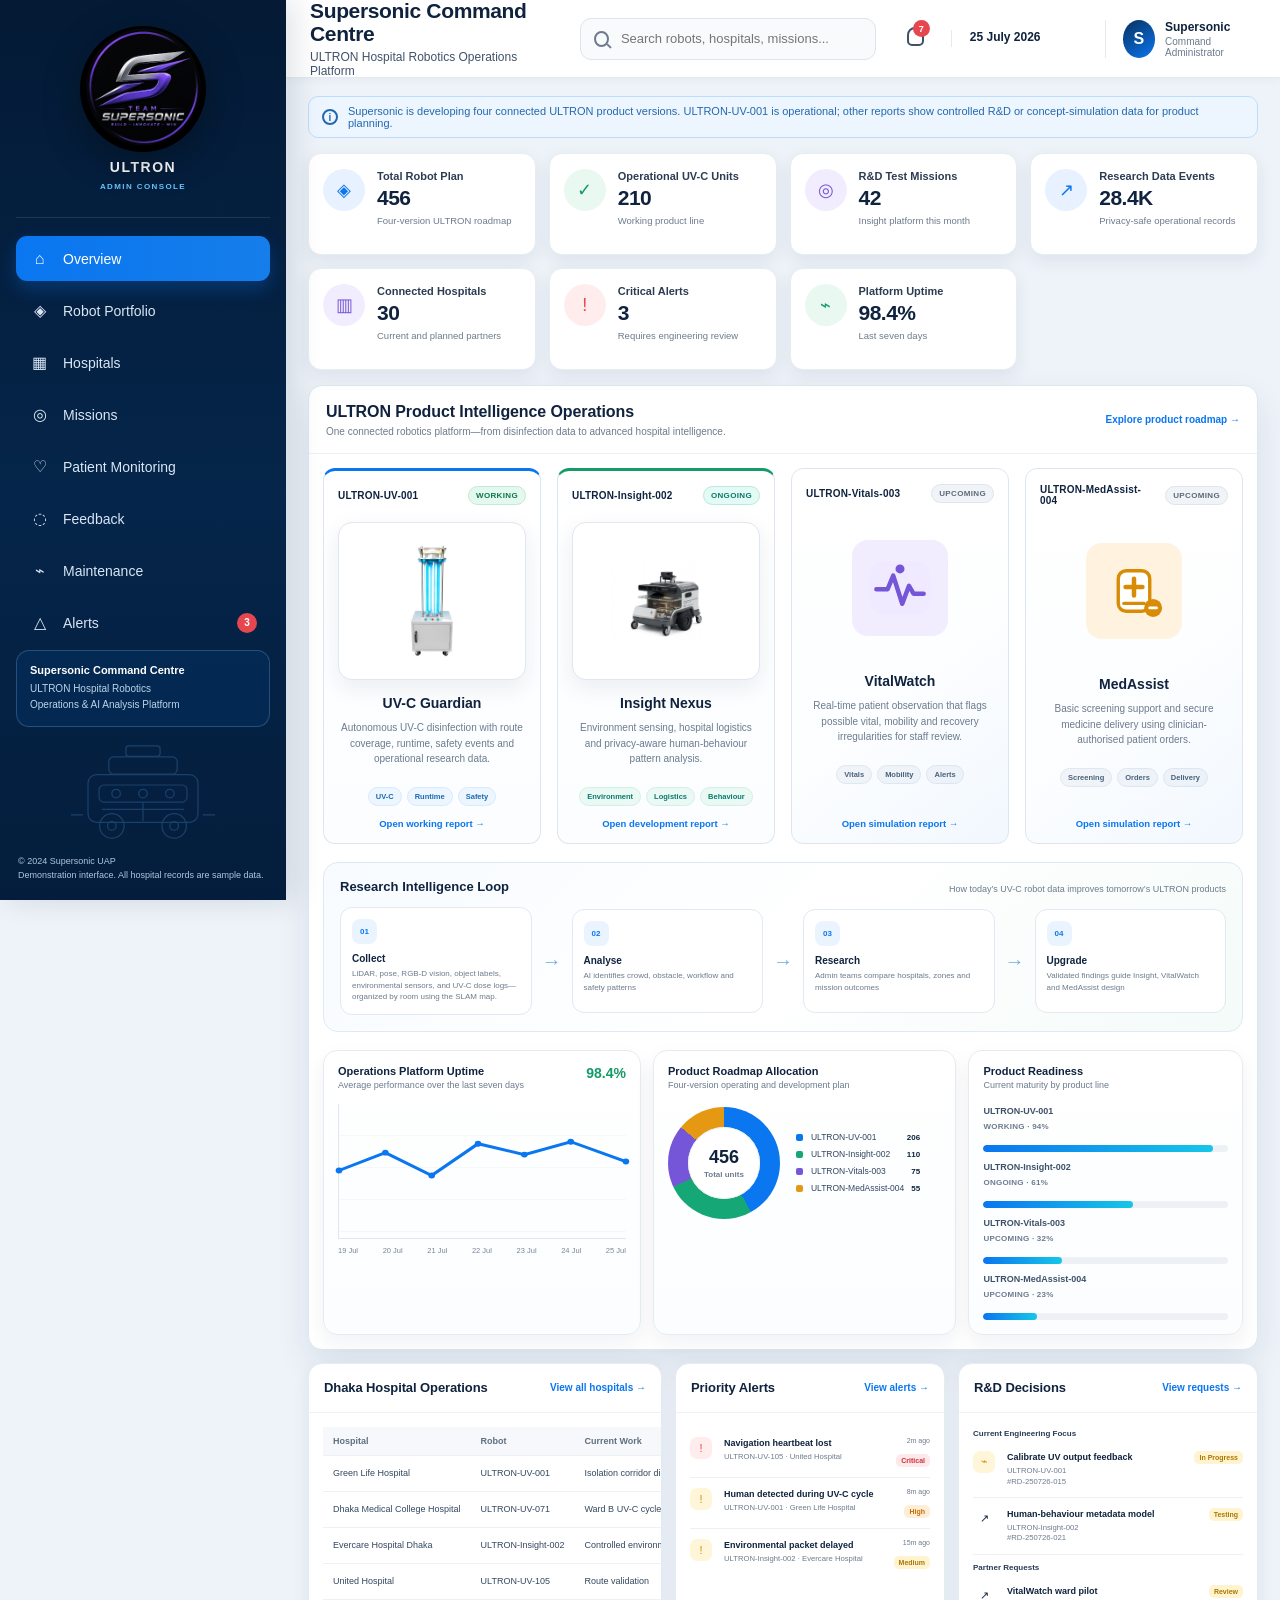
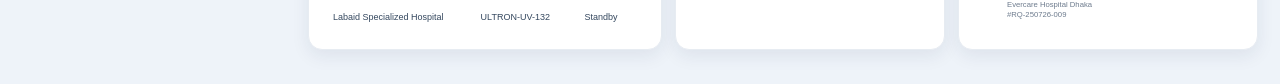
==== index.html @ d6dc2887 "Add files via upload" ====
<!doctype html>
<html lang="en">
<head>
  <meta charset="utf-8">
  <meta name="viewport" content="width=device-width, initial-scale=1">
  <meta name="description" content="Supersonic ULTRON hospital robotics command centre demo interface.">
  <title>Overview | Supersonic Command Centre</title>
  <link rel="icon" href="favicon.svg" type="image/svg+xml">
  <link rel="stylesheet" href="assets/css/styles.css">

</head>
<body class="">
<div class="app-shell">
  <header class="topbar">
    <button class="menu-button" type="button" data-open-drawer aria-label="Open menu" aria-expanded="false">
      <span class="menu-lines"><span></span><span></span><span></span></span>
    </button>
    <div class="brand-heading">
      <h1>Supersonic Command Centre</h1>
      <p>ULTRON Hospital Robotics Operations Platform</p>
    </div>
    <label class="top-search" aria-label="Global search">
      <span class="search-icon"></span>
      <input id="globalSearch" type="search" placeholder="Search robots, hospitals, missions...">
    </label>
    <button class="notification" aria-label="Notifications"><span class="badge-count">7</span></button>
    <div class="top-date"><strong>25 July 2026</strong><span></span></div>
    <div class="profile"><div class="avatar">S</div><div class="profile-copy"><strong>Supersonic</strong><span>Command Administrator</span></div></div>
  </header>

  <div class="drawer-backdrop"></div>
  <aside class="drawer" aria-label="Application navigation">
    <div class="drawer-header drawer-logo-header">
      <a class="brand-lockup brand-logo-link" href="index.html" aria-label="Team Supersonic command centre home">
        <img class="supersonic-logo" src="assets/images/team-supersonic-logo.png" alt="Team Supersonic logo">
        <span class="brand-console-label"><strong>ULTRON</strong><small>ADMIN CONSOLE</small></span>
      </a>
      <button class="drawer-close" data-close-drawer aria-label="Close menu">×</button>
    </div>
    <nav><a class="nav-link" href="index.html"><span class="nav-icon">⌂</span><span>Overview</span></a>
<a class="nav-link" href="robots.html"><span class="nav-icon">◈</span><span>Robot Portfolio</span></a>
<a class="nav-link" href="hospitals.html"><span class="nav-icon">▦</span><span>Hospitals</span></a>
<a class="nav-link" href="missions.html"><span class="nav-icon">◎</span><span>Missions</span></a>
<a class="nav-link" href="patient-monitoring.html"><span class="nav-icon">♡</span><span>Patient Monitoring</span></a>
<a class="nav-link" href="feedback.html"><span class="nav-icon">◌</span><span>Feedback</span></a>
<a class="nav-link" href="maintenance.html"><span class="nav-icon">⌁</span><span>Maintenance</span></a>
<a class="nav-link" href="alerts.html"><span class="nav-icon">△</span><span>Alerts</span><span class="mini-count">3</span></a></nav>
    <div class="drawer-product"><strong>Supersonic Command Centre</strong><span>ULTRON Hospital Robotics<br>Operations & AI Analysis Platform</span></div>
    <div class="drawer-robot"></div>
    <div class="drawer-footer">© 2024 Supersonic UAP<br>Demonstration interface. All hospital records are sample data.</div>
  </aside>

  <main class="page">
<div class="info-banner"><span class="info-dot">i</span>Supersonic is developing four connected ULTRON product versions. ULTRON-UV-001 is operational; other reports show controlled R&amp;D or concept-simulation data for product planning.</div>

<section class="kpi-grid executive-kpis" aria-label="Key operational indicators">
  <article class="kpi-card"><div class="kpi-icon blue">◈</div><div class="kpi-copy"><p>Total Robot Plan</p><strong>456</strong><span>Four-version ULTRON roadmap</span></div></article>
  <article class="kpi-card"><div class="kpi-icon green">✓</div><div class="kpi-copy"><p>Operational UV-C Units</p><strong>210</strong><span>Working product line</span></div></article>
  <article class="kpi-card"><div class="kpi-icon violet">◎</div><div class="kpi-copy"><p>R&amp;D Test Missions</p><strong>42</strong><span>Insight platform this month</span></div></article>
  <article class="kpi-card"><div class="kpi-icon blue">↗</div><div class="kpi-copy"><p>Research Data Events</p><strong>28.4K</strong><span>Privacy-safe operational records</span></div></article>
  <article class="kpi-card"><div class="kpi-icon violet">▥</div><div class="kpi-copy"><p>Connected Hospitals</p><strong>30</strong><span>Current and planned partners</span></div></article>
  <article class="kpi-card"><div class="kpi-icon red">!</div><div class="kpi-copy"><p>Critical Alerts</p><strong>3</strong><span>Requires engineering review</span></div></article>
  <article class="kpi-card"><div class="kpi-icon green">⌁</div><div class="kpi-copy"><p>Platform Uptime</p><strong>98.4%</strong><span>Last seven days</span></div></article>
</section>

<section class="operations-grid">
  <article class="card operations-showcase-card premium-operations-card">
    <div class="card-header operations-titlebar">
      <div><h2>ULTRON Product Intelligence Operations</h2><p>One connected robotics platform—from disinfection data to advanced hospital intelligence.</p></div>
      <a href="robots.html">Explore product roadmap →</a>
    </div>
    <div class="card-body operations-showcase">
      <div class="version-list version-list-large four-version-grid">
        <a class="version-card stage-working" href="version-uvc.html">
          <div class="version-top"><span class="version-code">ULTRON-UV-001</span><span class="release-pill">Working</span></div>
          <div class="version-symbol robot-photo"><img src="assets/images/ultron-uv-001.png" alt="ULTRON-UV-001 UV-C disinfection robot"></div>
          <div class="version-name">UV-C Guardian</div>
          <div class="version-work">Autonomous UV-C disinfection with route coverage, runtime, safety events and operational research data.</div>
          <div class="version-data-tags"><span>UV-C</span><span>Runtime</span><span>Safety</span></div>
          <div class="version-link">Open working report →</div>
        </a>

        <a class="version-card stage-ongoing" href="version-insight.html">
          <div class="version-top"><span class="version-code">ULTRON-Insight-002</span><span class="ongoing-pill">Ongoing</span></div>
          <div class="version-symbol robot-photo"><img src="assets/images/ultron-insight-002.png" alt="ULTRON-Insight-002 autonomous hospital intelligence robot"></div>
          <div class="version-name">Insight Nexus</div>
          <div class="version-work">Environment sensing, hospital logistics and privacy-aware human-behaviour pattern analysis.</div>
          <div class="version-data-tags"><span>Environment</span><span>Logistics</span><span>Behaviour</span></div>
          <div class="version-link">Open development report →</div>
        </a>

        <a class="version-card upcoming" href="version-vitals.html">
          <div class="version-top"><span class="version-code">ULTRON-Vitals-003</span><span class="upcoming-pill">Upcoming</span></div>
          <div class="version-symbol"><img src="assets/versions/vitals.svg" alt="ULTRON VitalWatch symbol"></div>
          <div class="version-name">VitalWatch</div>
          <div class="version-work">Real-time patient observation that flags possible vital, mobility and recovery irregularities for staff review.</div>
          <div class="version-data-tags"><span>Vitals</span><span>Mobility</span><span>Alerts</span></div>
          <div class="version-link">Open simulation report →</div>
        </a>

        <a class="version-card upcoming" href="version-medassist.html">
          <div class="version-top"><span class="version-code">ULTRON-MedAssist-004</span><span class="upcoming-pill">Upcoming</span></div>
          <div class="version-symbol"><img src="assets/versions/medassist.svg" alt="ULTRON MedAssist symbol"></div>
          <div class="version-name">MedAssist</div>
          <div class="version-work">Basic screening support and secure medicine delivery using clinician-authorised patient orders.</div>
          <div class="version-data-tags"><span>Screening</span><span>Orders</span><span>Delivery</span></div>
          <div class="version-link">Open simulation report →</div>
        </a>
      </div>

      <div class="intelligence-flow" aria-label="ULTRON product intelligence flow">
        <div class="flow-title"><strong>Research Intelligence Loop</strong><span>How today’s UV-C robot data improves tomorrow’s ULTRON products</span></div>
        <div class="flow-track">
          <div class="flow-step"><i>01</i><strong>Collect</strong><span>LiDAR, pose, RGB-D vision, object labels, environmental sensors, and UV-C dose logs—organized by room using the SLAM map.</span></div>
          <div class="flow-arrow">→</div>
          <div class="flow-step"><i>02</i><strong>Analyse</strong><span>AI identifies crowd, obstacle, workflow and safety patterns</span></div>
          <div class="flow-arrow">→</div>
          <div class="flow-step"><i>03</i><strong>Research</strong><span>Admin teams compare hospitals, zones and mission outcomes</span></div>
          <div class="flow-arrow">→</div>
          <div class="flow-step"><i>04</i><strong>Upgrade</strong><span>Validated findings guide Insight, VitalWatch and MedAssist design</span></div>
        </div>
      </div>

      <div class="operations-analytics four-product-analytics">
        <div class="analytics-card">
          <div class="analytics-head"><div><div class="chart-title">Operations Platform Uptime</div><div class="chart-caption">Average performance over the last seven days</div></div><span class="uptime-value">98.4%</span></div>
          <div class="line-chart"><svg viewBox="0 0 260 135" preserveAspectRatio="none" aria-label="Uptime trend chart"><polyline points="0,67 42,49 84,72 126,40 168,51 210,38 260,58" fill="none" stroke="#0a76f0" stroke-width="3"/><g fill="#0a76f0"><circle cx="0" cy="67" r="3"/><circle cx="42" cy="49" r="3"/><circle cx="84" cy="72" r="3"/><circle cx="126" cy="40" r="3"/><circle cx="168" cy="51" r="3"/><circle cx="210" cy="38" r="3"/><circle cx="260" cy="58" r="3"/></g></svg></div>
          <div class="line-labels"><span>19 Jul</span><span>20 Jul</span><span>21 Jul</span><span>22 Jul</span><span>23 Jul</span><span>24 Jul</span><span>25 Jul</span></div>
        </div>

        <div class="analytics-card">
          <div class="analytics-head"><div><div class="chart-title">Product Roadmap Allocation</div><div class="chart-caption">Four-version operating and development plan</div></div></div>
          <div class="donut-layout"><div class="donut donut-four"><div class="donut-center">456<span>Total units</span></div></div><div class="legend">
            <div class="legend-item"><i class="legend-dot" style="background:#0a76f0"></i><span>ULTRON-UV-001</span><strong>206</strong></div>
            <div class="legend-item"><i class="legend-dot" style="background:#16a776"></i><span>ULTRON-Insight-002</span><strong>110</strong></div>
            <div class="legend-item"><i class="legend-dot" style="background:#7656d8"></i><span>ULTRON-Vitals-003</span><strong>75</strong></div>
            <div class="legend-item"><i class="legend-dot" style="background:#e59913"></i><span>ULTRON-MedAssist-004</span><strong>55</strong></div>
          </div></div>
        </div>

        <div class="analytics-card">
          <div class="analytics-head"><div><div class="chart-title">Product Readiness</div><div class="chart-caption">Current maturity by product line</div></div></div>
          <div class="readiness-list">
            <div class="readiness-item"><span>ULTRON-UV-001</span><strong>Working · 94%</strong><div class="progress"><span style="width:94%"></span></div></div>
            <div class="readiness-item"><span>ULTRON-Insight-002</span><strong>Ongoing · 61%</strong><div class="progress"><span style="width:61%"></span></div></div>
            <div class="readiness-item"><span>ULTRON-Vitals-003</span><strong>Upcoming · 32%</strong><div class="progress"><span style="width:32%"></span></div></div>
            <div class="readiness-item"><span>ULTRON-MedAssist-004</span><strong>Upcoming · 23%</strong><div class="progress"><span style="width:22%"></span></div></div>
          </div>
        </div>
      </div>
    </div>
  </article>
</section>

<section class="lower-grid">
  <article class="card"><div class="card-header"><h2>Dhaka Hospital Operations</h2><a href="hospitals.html">View all hospitals →</a></div><div class="card-body table-wrap"><table><thead><tr><th>Hospital</th><th>Robot</th><th>Current Work</th><th>Research Data</th><th>Status</th></tr></thead><tbody>
    <tr><td>Green Life Hospital</td><td>ULTRON-UV-001</td><td>Isolation corridor disinfection</td><td>Route + occupancy metadata</td><td><span class="status operational">Operational</span></td></tr>
    <tr><td>Dhaka Medical College Hospital</td><td>ULTRON-UV-071</td><td>Ward B UV-C cycle</td><td>Obstacle and workflow events</td><td><span class="status operational">Operational</span></td></tr>
    <tr><td>Evercare Hospital Dhaka</td><td>ULTRON-Insight-002</td><td>Controlled environment scan</td><td>CO₂ + movement patterns</td><td><span class="status pending">R&amp;D Test</span></td></tr>
    <tr><td>United Hospital</td><td>ULTRON-UV-105</td><td>Route validation</td><td>Navigation exception data</td><td><span class="status warning">Review</span></td></tr>
    <tr><td>Labaid Specialized Hospital</td><td>ULTRON-UV-132</td><td>Standby</td><td>Maintenance baseline</td><td><span class="status idle">Idle</span></td></tr>
  </tbody></table></div></article>

  <article class="card"><div class="card-header"><h2>Priority Alerts</h2><a href="alerts.html">View alerts →</a></div><div class="card-body alert-list">
    <div class="alert-row"><div class="alert-symbol red">!</div><div class="alert-copy"><strong>Navigation heartbeat lost</strong><span>ULTRON-UV-105 · United Hospital</span></div><div class="alert-meta"><time>2m ago</time><span class="priority critical">Critical</span></div></div>
    <div class="alert-row"><div class="alert-symbol amber">!</div><div class="alert-copy"><strong>Human detected during UV-C cycle</strong><span>ULTRON-UV-001 · Green Life Hospital</span></div><div class="alert-meta"><time>8m ago</time><span class="priority high">High</span></div></div>
    <div class="alert-row"><div class="alert-symbol amber">!</div><div class="alert-copy"><strong>Environmental packet delayed</strong><span>ULTRON-Insight-002 · Evercare Hospital</span></div><div class="alert-meta"><time>15m ago</time><span class="priority medium">Medium</span></div></div>
  </div></article>

  <article class="card"><div class="card-header"><h2>R&amp;D Decisions</h2><a href="feedback.html">View requests →</a></div><div class="card-body ticket-list">
    <div class="ticket-group-title">Current Engineering Focus</div>
    <div class="ticket-row"><div class="alert-symbol amber">⌁</div><div class="ticket-copy"><strong>Calibrate UV output feedback</strong><span>ULTRON-UV-001<br>#RD-250726-015</span></div><span class="priority medium">In Progress</span></div>
    <div class="ticket-row"><div class="alert-symbol blue">↗</div><div class="ticket-copy"><strong>Human-behaviour metadata model</strong><span>ULTRON-Insight-002<br>#RD-250726-021</span></div><span class="priority medium">Testing</span></div>
    <div class="ticket-group-title" style="margin-top:8px">Partner Requests</div>
    <div class="ticket-row"><div class="alert-symbol blue">↗</div><div class="ticket-copy"><strong>VitalWatch ward pilot</strong><span>Evercare Hospital Dhaka<br>#RQ-250726-009</span></div><span class="priority medium">Review</span></div>
  </div></article>
</section>
</main>
  <div class="toast" role="status" aria-live="polite"></div>
</div>
<script src="assets/js/app.js"></script>
</body>
</html>
---- assets/css/styles.css ----
:root {
  --navy-950: #03172f;
  --navy-900: #062241;
  --navy-850: #08315f;
  --blue-600: #0a76f0;
  --blue-500: #1685ff;
  --blue-100: #eaf4ff;
  --cyan-500: #13c7e8;
  --green-600: #159b68;
  --green-100: #e9f8f1;
  --amber-600: #d88c06;
  --amber-100: #fff5d9;
  --red-600: #e6474f;
  --red-100: #ffeded;
  --violet-600: #7855d5;
  --violet-100: #f1edff;
  --ink-900: #10233e;
  --ink-700: #40526a;
  --ink-500: #6d7b8d;
  --line: #e4eaf1;
  --surface: #ffffff;
  --surface-soft: #f5f8fc;
  --shadow: 0 6px 18px rgba(21, 42, 73, .08);
  --shadow-lg: 0 22px 50px rgba(3, 23, 47, .18);
  --radius: 16px;
  --radius-sm: 11px;
}

* { box-sizing: border-box; }
html { scroll-behavior: smooth; }
body {
  margin: 0;
  font-family: Inter, ui-sans-serif, -apple-system, BlinkMacSystemFont, "Segoe UI", Roboto, Arial, sans-serif;
  color: var(--ink-900);
  background: #eef3f9;
  min-width: 320px;
}
button, input, select, textarea { font: inherit; }
a { color: inherit; text-decoration: none; }

.app-shell { min-height: 100vh; }

/* Top application bar */
.topbar {
  height: 78px;
  background: rgba(255,255,255,.98);
  border-bottom: 1px solid var(--line);
  display: flex;
  align-items: center;
  gap: 20px;
  padding: 0 24px;
  position: sticky;
  top: 0;
  z-index: 50;
  box-shadow: 0 2px 9px rgba(24, 45, 75, .04);
}
.menu-button {
  width: 43px;
  height: 43px;
  border-radius: 12px;
  border: 1px solid #dce5ef;
  background: #fff;
  color: var(--navy-900);
  display: grid;
  place-items: center;
  cursor: pointer;
  transition: .2s ease;
  flex: 0 0 auto;
}
.menu-button:hover { background: var(--blue-100); border-color: #bcdcff; transform: translateY(-1px); }
.menu-lines { width: 20px; display: grid; gap: 4px; }
.menu-lines span { height: 2px; border-radius: 2px; background: currentColor; display: block; }
.brand-heading { min-width: 300px; }
.brand-heading h1 { margin: 0; font-size: 21px; line-height: 1.1; letter-spacing: -.35px; }
.brand-heading p { margin: 5px 0 0; color: var(--ink-700); font-size: 12px; }
.top-search {
  margin-left: auto;
  width: min(340px, 28vw);
  height: 42px;
  border: 1px solid #dce5ef;
  border-radius: 11px;
  background: #f8fafc;
  display: flex;
  align-items: center;
  gap: 10px;
  padding: 0 13px;
  color: var(--ink-500);
}
.top-search input { border: 0; outline: 0; background: transparent; width: 100%; color: var(--ink-900); font-size: 13px; }
.search-icon { width: 16px; height: 16px; border: 2px solid currentColor; border-radius: 50%; position: relative; display: inline-block; }
.search-icon::after { content:""; width: 6px; height: 2px; background: currentColor; position:absolute; right:-5px; bottom:-2px; transform: rotate(45deg); border-radius: 2px; }
.top-date { border-left: 1px solid var(--line); padding-left: 18px; min-width: 134px; }
.top-date strong { display:block; font-size: 12px; }
.top-date span { display:block; color: var(--ink-500); font-size: 11px; margin-top: 3px; }
.notification { width: 39px; height: 39px; border: 0; background: transparent; border-radius: 10px; position:relative; cursor:pointer; color: var(--ink-700); }
.notification:hover { background: var(--surface-soft); }
.notification::before { content:""; width: 13px; height: 15px; border: 2px solid currentColor; border-radius: 8px 8px 5px 5px; position:absolute; left:11px; top:8px; }
.notification::after { content:""; width: 4px; height: 2px; background: currentColor; border-radius: 0 0 4px 4px; position:absolute; left:16px; top:25px; }
.badge-count { position:absolute; top:1px; right:1px; min-width:17px; height:17px; padding:0 4px; background: var(--red-600); color:white; border-radius:99px; display:grid; place-items:center; font-size:9px; font-weight:800; }
.profile { display:flex; align-items:center; gap:10px; border-left:1px solid var(--line); padding-left:17px; }
.avatar { width:38px; height:38px; border-radius:50%; display:grid; place-items:center; color:#fff; font-weight:800; background:linear-gradient(145deg,var(--navy-850),var(--blue-600)); }
.profile-copy strong { display:block; font-size:12px; }
.profile-copy span { display:block; color:var(--ink-500); font-size:10px; margin-top:2px; }

/* Drawer sidebar */
.drawer-backdrop {
  position: fixed;
  inset: 0;
  background: rgba(3, 18, 37, .44);
  backdrop-filter: blur(2px);
  z-index: 89;
  opacity: 0;
  visibility: hidden;
  transition: .25s ease;
}
.drawer {
  position: fixed;
  left: 0;
  top: 0;
  bottom: 0;
  width: 286px;
  background: linear-gradient(180deg, #041a35 0%, #05254a 55%, #041d3c 100%);
  color: #fff;
  z-index: 90;
  transform: translateX(-100%);
  transition: transform .28s cubic-bezier(.2,.8,.2,1);
  padding: 22px 16px 18px;
  display: flex;
  flex-direction: column;
  box-shadow: var(--shadow-lg);
  overflow-y: auto;
}
body.drawer-open .drawer { transform: translateX(0); }
body.drawer-open .drawer-backdrop { opacity: 1; visibility: visible; }
.drawer-header { display:flex; align-items:center; justify-content:space-between; margin-bottom: 25px; padding: 0 5px; }
.brand-lockup { display:flex; align-items:center; gap:11px; }
.logo-mark { width:42px; height:42px; position:relative; display:grid; place-items:center; }
.logo-mark::before, .logo-mark::after { content:""; position:absolute; width:31px; height:20px; border:5px solid #fff; transform:skewY(-27deg); }
.logo-mark::before { top:1px; border-bottom:0; }
.logo-mark::after { bottom:1px; border-top:0; }
.brand-lockup strong { display:block; font-size:13px; letter-spacing:.6px; }
.brand-lockup span { display:block; color:#18c9ff; font-weight:900; font-size:16px; letter-spacing:.7px; margin-top:2px; }
.drawer-close { width:34px; height:34px; border-radius:10px; border:1px solid rgba(255,255,255,.18); background:rgba(255,255,255,.07); color:#fff; cursor:pointer; font-size:20px; line-height:1; }
.drawer nav { display:grid; gap:7px; }
.nav-link { display:flex; align-items:center; gap:13px; min-height:45px; padding:0 13px; border-radius:11px; color:#d8e6f5; font-size:14px; transition:.18s ease; }
.nav-link:hover { background:rgba(255,255,255,.08); color:#fff; transform:translateX(2px); }
.nav-link.active { background:linear-gradient(90deg,var(--blue-600),#157eea); color:#fff; box-shadow:0 8px 18px rgba(10,118,240,.28); }
.nav-icon { width:21px; text-align:center; font-size:16px; }
.nav-link .mini-count { margin-left:auto; min-width:20px; height:20px; border-radius:99px; display:grid; place-items:center; background:var(--red-600); color:#fff; font-size:10px; font-weight:800; }
.drawer-product { margin-top:auto; border:1px solid rgba(129,194,255,.26); border-radius:13px; padding:13px; background:rgba(5,48,94,.58); }
.drawer-product strong { display:block; font-size:11px; }
.drawer-product span { display:block; font-size:10px; color:#bed4ea; line-height:1.6; margin-top:5px; }
.drawer-robot { height:110px; margin-top:14px; opacity:.22; background:url('../images/robot-outline.svg') center/contain no-repeat; }
.drawer-footer { color:#adc6df; font-size:9px; line-height:1.5; padding:4px 2px 0; }

/* Main page */
.page { padding: 18px 22px 34px; max-width: 1880px; margin: 0 auto; }
.info-banner { border:1px solid #bcdcff; background:#edf6ff; color:#2368af; min-height:38px; border-radius:10px; display:flex; align-items:center; gap:10px; padding:8px 13px; font-size:11px; margin-bottom:15px; }
.info-dot { width:16px; height:16px; border-radius:50%; border:2px solid currentColor; display:grid; place-items:center; font-size:10px; font-weight:900; }

.kpi-grid { display:grid; grid-template-columns: repeat(7, minmax(145px,1fr)); gap:13px; margin-bottom:15px; }
.kpi-card { background:var(--surface); border:1px solid #e8edf3; border-radius:13px; box-shadow:var(--shadow); min-height:102px; padding:15px 14px; display:flex; gap:12px; align-items:flex-start; position:relative; overflow:hidden; }
.kpi-icon { width:42px; height:42px; flex:0 0 auto; border-radius:50%; display:grid; place-items:center; font-size:18px; }
.kpi-icon.blue { background:#e7f1ff; color:var(--blue-600); }
.kpi-icon.green { background:var(--green-100); color:var(--green-600); }
.kpi-icon.violet { background:var(--violet-100); color:var(--violet-600); }
.kpi-icon.red { background:var(--red-100); color:var(--red-600); }
.kpi-icon.amber { background:var(--amber-100); color:var(--amber-600); }
.kpi-copy p { margin:1px 0 4px; font-size:11px; font-weight:700; color:#2c3c52; }
.kpi-copy strong { display:block; font-size:21px; letter-spacing:-.5px; line-height:1.15; }
.kpi-copy span { display:block; color:var(--ink-500); font-size:9.5px; margin-top:5px; }

.card { background:var(--surface); border:1px solid #e7ecf2; border-radius:14px; box-shadow:var(--shadow); }
.card-header { min-height:49px; padding:0 15px; border-bottom:1px solid #edf1f5; display:flex; align-items:center; justify-content:space-between; gap:12px; }
.card-header h2, .card-header h3 { margin:0; font-size:13px; letter-spacing:-.1px; }
.card-header a, .text-link { color:var(--blue-600); font-size:10px; font-weight:700; }
.card-body { padding:14px; }
.section-title { margin:0 0 13px; font-size:18px; }
.section-subtitle { color:var(--ink-500); font-size:12px; margin:-7px 0 16px; }

.operations-grid { display:block; margin-bottom:13px; }
.version-list { display:grid; grid-template-columns:repeat(5,minmax(120px,1fr)); gap:12px; }
.version-card { border:1px solid #dde6ef; border-radius:12px; padding:12px 10px 11px; min-height:205px; position:relative; transition:.22s ease; background:linear-gradient(180deg,#fff 0%,#fbfdff 100%); overflow:hidden; }
.version-card:hover { transform:translateY(-3px); box-shadow:0 12px 25px rgba(24,57,95,.12); border-color:#a8cef7; }
.version-card.upcoming::after { content:""; position:absolute; inset:0; background:linear-gradient(135deg,transparent 55%,rgba(10,118,240,.04)); pointer-events:none; }
.version-top { display:flex; align-items:center; justify-content:space-between; gap:7px; }
.version-code { font-size:10px; font-weight:900; color:var(--ink-900); letter-spacing:.2px; }
.release-pill, .upcoming-pill { border-radius:99px; padding:4px 7px; font-size:8px; font-weight:900; text-transform:uppercase; letter-spacing:.35px; white-space:nowrap; }
.release-pill { color:#08794e; background:#e4f8ef; border:1px solid #bdebd7; }
.upcoming-pill { color:#5f6a78; background:#f0f3f7; border:1px solid #dfe5eb; }
.version-symbol { width:60px; height:60px; margin:13px auto 10px; border-radius:16px; display:grid; place-items:center; background:#edf6ff; color:var(--blue-600); position:relative; }
.version-card:nth-child(2) .version-symbol { background:#e9f8f1; color:var(--green-600); }
.version-card:nth-child(3) .version-symbol { background:#f1edff; color:var(--violet-600); }
.version-card:nth-child(4) .version-symbol { background:#fff3df; color:#c47b00; }
.version-card:nth-child(5) .version-symbol { background:#ffeded; color:var(--red-600); }
.version-symbol img { width:42px; height:42px; }
.version-name { font-size:11px; font-weight:900; text-align:center; line-height:1.3; min-height:29px; }
.version-work { font-size:9px; color:var(--ink-500); line-height:1.45; text-align:center; min-height:39px; margin-top:5px; }
.version-link { margin-top:10px; text-align:center; color:var(--blue-600); font-size:9px; font-weight:800; }

.analytics-panel { display:grid; grid-template-columns:1fr 1.08fr; min-height:255px; }
.chart-cell { padding:14px; }
.chart-cell + .chart-cell { border-left:1px solid #edf1f5; }
.chart-title { font-size:11px; font-weight:800; margin-bottom:3px; }
.chart-caption { font-size:9px; color:var(--ink-500); }
.uptime-value { color:var(--green-600); font-size:14px; font-weight:900; float:right; }
.line-chart { margin-top:20px; height:135px; position:relative; border-left:1px solid #dfe6ee; border-bottom:1px solid #dfe6ee; background:repeating-linear-gradient(to bottom,transparent 0,transparent 31px,#edf1f5 32px); }
.line-chart svg { width:100%; height:100%; overflow:visible; }
.line-labels { display:flex; justify-content:space-between; margin-top:7px; color:#7a8796; font-size:7.5px; }
.donut-layout { display:flex; align-items:center; gap:16px; margin-top:17px; }
.donut { width:112px; height:112px; border-radius:50%; position:relative; flex:0 0 auto; background:conic-gradient(#0a76f0 0 26%,#16a776 26% 47%,#7656d8 47% 66%,#e59913 66% 83%,#e7555d 83% 100%); }
.donut::after { content:""; position:absolute; inset:20px; background:#fff; border-radius:50%; box-shadow:inset 0 0 0 1px #edf1f5; }
.donut-center { position:absolute; inset:0; z-index:2; display:grid; place-content:center; text-align:center; font-size:18px; font-weight:900; }
.donut-center span { display:block; font-size:8px; font-weight:600; color:var(--ink-500); margin-top:2px; }
.legend { display:grid; gap:7px; min-width:0; }
.legend-item { display:grid; grid-template-columns:8px minmax(0,1fr) auto; align-items:center; gap:7px; font-size:8.5px; }
.legend-dot { width:7px; height:7px; border-radius:2px; }
.legend-item span:nth-child(2) { color:#31455e; white-space:nowrap; overflow:hidden; text-overflow:ellipsis; }
.legend-item strong { font-size:8px; }

.lower-grid { display:grid; grid-template-columns:minmax(0,1.48fr) minmax(270px,.62fr) minmax(300px,.72fr); gap:13px; }
.table-wrap { overflow:auto; }
table { width:100%; border-collapse:collapse; }
th { background:#f6f8fb; color:#5f6f82; font-size:9px; text-align:left; padding:9px 10px; font-weight:700; white-space:nowrap; }
td { border-top:1px solid #edf1f5; padding:9px 10px; font-size:9px; color:#34475e; white-space:nowrap; }
tbody tr:hover { background:#fbfdff; }
.status { display:inline-flex; align-items:center; gap:5px; border-radius:99px; padding:4px 7px; font-size:8px; font-weight:800; }
.status::before { content:""; width:5px; height:5px; border-radius:50%; background:currentColor; }
.status.operational, .status.active, .status.completed { color:#15835b; background:#e7f7f0; }
.status.idle, .status.pending, .status.medium { color:#b57600; background:#fff3d5; }
.status.warning, .status.high { color:#c56b00; background:#fff0df; }
.status.critical, .status.failed { color:#d63b44; background:#ffeaeb; }
.status.upcoming { color:#637083; background:#edf1f5; }

.alert-list, .ticket-list { display:grid; }
.alert-row, .ticket-row { display:grid; grid-template-columns:26px minmax(0,1fr) auto; gap:8px; align-items:start; padding:10px 0; border-bottom:1px solid #edf1f5; }
.alert-row:last-child, .ticket-row:last-child { border-bottom:0; }
.alert-symbol { width:22px; height:22px; border-radius:7px; display:grid; place-items:center; font-size:11px; }
.alert-symbol.red { color:var(--red-600); background:var(--red-100); }
.alert-symbol.amber { color:var(--amber-600); background:var(--amber-100); }
.alert-copy strong, .ticket-copy strong { display:block; font-size:9px; line-height:1.35; }
.alert-copy span, .ticket-copy span { display:block; color:var(--ink-500); font-size:7.7px; margin-top:3px; line-height:1.35; }
.alert-meta { text-align:right; }
.alert-meta time { display:block; font-size:7px; color:var(--ink-500); margin-bottom:5px; }
.priority { display:inline-block; border-radius:5px; padding:3px 5px; font-size:7px; font-weight:900; }
.priority.critical { color:#ca303b; background:#ffe8e9; }
.priority.high { color:#c66c00; background:#ffeed7; }
.priority.medium { color:#aa7600; background:#fff4cf; }
.ticket-group-title { font-size:8px; font-weight:900; color:#263b54; margin:2px 0 3px; }

/* Inner pages */
.page-heading { display:flex; align-items:flex-start; justify-content:space-between; gap:16px; margin:4px 0 16px; }
.page-heading h1 { margin:0; font-size:24px; letter-spacing:-.5px; }
.page-heading p { margin:6px 0 0; color:var(--ink-500); font-size:12px; max-width:780px; line-height:1.5; }
.button { border:0; border-radius:10px; min-height:39px; padding:0 14px; display:inline-flex; align-items:center; justify-content:center; gap:8px; font-size:11px; font-weight:800; cursor:pointer; transition:.18s ease; }
.button.primary { background:linear-gradient(90deg,var(--blue-600),#0e85ff); color:#fff; box-shadow:0 7px 16px rgba(10,118,240,.25); }
.button.primary:hover { transform:translateY(-1px); }
.button.secondary { background:#fff; color:var(--ink-900); border:1px solid #dce4ed; }
.button.danger { background:#fff0f0; color:var(--red-600); border:1px solid #ffd0d3; }
.button.small { min-height:31px; padding:0 10px; font-size:9px; }

.filter-bar { padding:12px; display:flex; gap:9px; flex-wrap:wrap; align-items:center; margin-bottom:13px; }
.input, .select, .textarea { border:1px solid #dce5ef; border-radius:9px; background:#fff; color:var(--ink-900); outline:none; }
.input, .select { height:37px; padding:0 11px; font-size:10px; }
.input:focus, .select:focus, .textarea:focus { border-color:#8fc3ff; box-shadow:0 0 0 3px #eaf4ff; }
.textarea { padding:10px 11px; min-height:105px; resize:vertical; font-size:11px; }

.version-portfolio { display:grid; grid-template-columns:repeat(5,minmax(190px,1fr)); gap:14px; }
.portfolio-card { padding:18px; min-height:330px; display:flex; flex-direction:column; }
.portfolio-card .version-symbol { width:76px; height:76px; margin:4px auto 15px; }
.portfolio-card .version-symbol img { width:52px; height:52px; }
.portfolio-card h3 { text-align:center; margin:0; font-size:15px; }
.portfolio-card p { text-align:center; color:var(--ink-500); font-size:10px; line-height:1.55; min-height:47px; }
.feature-list { list-style:none; margin:12px 0 18px; padding:0; display:grid; gap:8px; }
.feature-list li { font-size:9px; color:#3f536b; padding-left:16px; position:relative; line-height:1.4; }
.feature-list li::before { content:"✓"; color:var(--green-600); font-weight:900; position:absolute; left:0; top:0; }
.portfolio-card .button { margin-top:auto; }

.report-hero { background:linear-gradient(135deg,#041f40 0%,#093768 65%,#0b5292 100%); color:#fff; padding:22px; border-radius:16px; position:relative; overflow:hidden; margin-bottom:14px; }
.report-hero::after { content:"AI"; position:absolute; right:24px; top:-12px; font-size:120px; font-weight:900; color:rgba(255,255,255,.045); letter-spacing:-8px; }
.report-kicker { color:#38d5ff; font-size:10px; font-weight:900; letter-spacing:1.1px; text-transform:uppercase; }
.report-hero h1 { margin:8px 0 5px; font-size:27px; letter-spacing:-.6px; }
.report-hero p { margin:0; color:#cfe1f3; font-size:11px; max-width:800px; line-height:1.6; }
.report-hero-actions { position:absolute; right:20px; bottom:18px; display:flex; gap:8px; z-index:2; }
.report-grid { display:grid; grid-template-columns:1.2fr .8fr; gap:14px; }
.metric-grid { display:grid; grid-template-columns:repeat(4,minmax(120px,1fr)); gap:10px; }
.metric { padding:14px; border:1px solid #e4eaf1; border-radius:12px; background:#fff; }
.metric span { display:block; color:var(--ink-500); font-size:9px; }
.metric strong { display:block; font-size:19px; margin-top:5px; }
.metric small { display:block; color:var(--green-600); font-size:8px; margin-top:4px; font-weight:800; }
.analysis-list { display:grid; gap:9px; }
.analysis-item { border:1px solid #e3eaf2; border-radius:11px; padding:11px; background:#fbfdff; }
.analysis-item strong { display:flex; justify-content:space-between; gap:8px; font-size:10px; }
.analysis-item p { margin:6px 0 0; font-size:9px; color:var(--ink-500); line-height:1.55; }
.score { color:var(--blue-600); }
.progress { height:7px; border-radius:99px; background:#edf1f5; overflow:hidden; margin-top:8px; }
.progress > span { display:block; height:100%; border-radius:inherit; background:linear-gradient(90deg,#0a76f0,#16c6e7); }
.recommendations { counter-reset:item; display:grid; gap:9px; }
.recommendation { padding:12px 12px 12px 42px; border:1px solid #e1e8f0; border-radius:11px; position:relative; }
.recommendation::before { counter-increment:item; content:counter(item); position:absolute; left:11px; top:11px; width:22px; height:22px; display:grid; place-items:center; border-radius:7px; background:#e8f3ff; color:var(--blue-600); font-size:9px; font-weight:900; }
.recommendation strong { font-size:10px; }
.recommendation p { margin:5px 0 0; font-size:9px; color:var(--ink-500); line-height:1.5; }
.disclaimer { border:1px solid #ffd4bc; background:#fff5ed; color:#9b5017; border-radius:10px; padding:11px 12px; font-size:9px; line-height:1.5; }
.demo-banner { border:1px solid #d8dff0; background:#f3f5fb; color:#5e6980; border-radius:10px; padding:10px 12px; font-size:9px; font-weight:700; margin-bottom:12px; }

.form-grid { display:grid; grid-template-columns:1fr 1fr; gap:11px; }
.form-field { display:grid; gap:5px; }
.form-field.full { grid-column:1/-1; }
.form-field label { font-size:9px; font-weight:800; color:#354b64; }
.form-field .input, .form-field .select, .form-field .textarea { width:100%; }

.toast { position:fixed; right:20px; bottom:20px; z-index:120; background:#092d55; color:#fff; border-radius:11px; padding:12px 15px; box-shadow:var(--shadow-lg); font-size:10px; transform:translateY(20px); opacity:0; pointer-events:none; transition:.25s ease; }
.toast.show { opacity:1; transform:translateY(0); }

.empty-state { padding:38px 20px; text-align:center; color:var(--ink-500); }
.empty-state strong { display:block; color:var(--ink-900); font-size:14px; margin-bottom:6px; }

@media (max-width: 1500px) {
  .kpi-grid { grid-template-columns:repeat(4,1fr); }
  .version-list { grid-template-columns:repeat(5,minmax(105px,1fr)); }
  .brand-heading { min-width:250px; }
}
@media (max-width: 1180px) {
  .top-search { display:none; }
  .operations-grid { grid-template-columns:1fr; }
  .lower-grid { grid-template-columns:1fr 1fr; }
  .lower-grid > :first-child { grid-column:1/-1; }
  .version-portfolio { grid-template-columns:repeat(3,1fr); }
  .report-grid { grid-template-columns:1fr; }
}
@media (max-width: 860px) {
  .topbar { height:auto; min-height:72px; padding:12px 14px; gap:12px; }
  .brand-heading { min-width:0; }
  .brand-heading h1 { font-size:17px; }
  .brand-heading p { display:none; }
  .top-date { display:none; }
  .profile-copy { display:none; }
  .profile { padding-left:10px; }
  .page { padding:14px 12px 28px; }
  .kpi-grid { grid-template-columns:repeat(2,1fr); }
  .version-list { grid-template-columns:repeat(2,1fr); }
  .version-list .version-card:last-child { grid-column:1/-1; max-width:50%; justify-self:center; width:100%; }
  .analytics-panel { grid-template-columns:1fr; }
  .chart-cell + .chart-cell { border-left:0; border-top:1px solid #edf1f5; }
  .lower-grid { grid-template-columns:1fr; }
  .lower-grid > :first-child { grid-column:auto; }
  .version-portfolio { grid-template-columns:repeat(2,1fr); }
  .metric-grid { grid-template-columns:repeat(2,1fr); }
  .report-hero-actions { position:static; margin-top:16px; }
  .page-heading { flex-direction:column; }
}
@media (max-width: 540px) {
  .notification { display:none; }
  .avatar { width:34px; height:34px; }
  .kpi-grid { grid-template-columns:1fr; }
  .version-list, .version-portfolio { grid-template-columns:1fr; }
  .version-list .version-card:last-child { grid-column:auto; max-width:none; }
  .form-grid, .metric-grid { grid-template-columns:1fr; }
  .donut-layout { align-items:flex-start; }
  .report-hero h1 { font-size:22px; }
}

@media print {
  .topbar, .drawer, .drawer-backdrop, .report-hero-actions, .button, .info-banner { display:none !important; }
  body { background:#fff; }
  .page { padding:0; max-width:none; }
  .card, .report-hero { box-shadow:none; break-inside:avoid; }
}

/* v3 update: pinned navigation on desktop, drawer interaction on smaller screens */
@media (min-width: 861px) {
  .app-shell { padding-left: 286px; }
  .drawer {
    transform: translateX(0);
    box-shadow: 8px 0 28px rgba(3, 23, 47, .12);
  }
  .drawer-backdrop,
  .drawer-close,
  .menu-button { display: none !important; }
  body.drawer-open .drawer-backdrop { opacity: 0; visibility: hidden; }
}

/* Real robot thumbnails for the two physically represented ULTRON products */
.version-symbol.robot-photo {
  width: 74px;
  height: 74px;
  border-radius: 16px;
  padding: 0;
  overflow: hidden;
  border: 1px solid #dbe5ef;
  background: #f4f7fb;
  box-shadow: 0 5px 14px rgba(21, 42, 73, .10);
}
.version-symbol.robot-photo img {
  width: 100%;
  height: 100%;
  object-fit: cover;
  object-position: center;
}
.portfolio-card .version-symbol.robot-photo {
  width: 110px;
  height: 110px;
  border-radius: 18px;
}
.portfolio-card .version-symbol.robot-photo img {
  width: 100%;
  height: 100%;
}

@media (max-width: 860px) {
  .app-shell { padding-left: 0; }
}


/* v4 update: expanded ULTRON product operations section */
.operations-showcase { display:grid; gap:18px; }
.version-list-large .version-card { min-height: 248px; padding: 14px 12px 13px; }
.version-list-large .version-symbol { width: 88px; height: 88px; margin: 16px auto 12px; }
.version-list-large .version-symbol img { width: 54px; height: 54px; }
.version-list-large .version-symbol.robot-photo img { width:100%; height:100%; }
.version-list-large .version-name { font-size: 12px; min-height: 32px; }
.version-list-large .version-work { font-size: 9.5px; min-height: 54px; }
.version-list-large .version-link { margin-top: 12px; }
.operations-analytics { display:grid; grid-template-columns: 1.1fr 1.1fr .9fr; gap:12px; }
.analytics-card { border:1px solid #e5ebf2; border-radius:14px; background:linear-gradient(180deg,#ffffff 0%,#fbfdff 100%); padding:14px; box-shadow:0 8px 20px rgba(21,42,73,.06); }
.analytics-head { display:flex; align-items:flex-start; justify-content:space-between; gap:10px; margin-bottom:8px; }
.analytics-card .line-chart { margin-top:14px; }
.readiness-list { display:grid; gap:10px; margin-top:16px; }
.readiness-item { display:grid; gap:6px; }
.readiness-item span { font-size:9px; color:var(--ink-700); font-weight:800; }
.readiness-item strong { font-size:8px; color:var(--ink-500); font-weight:800; letter-spacing:.25px; text-transform:uppercase; }
.operations-showcase-card .card-header { min-height:56px; }
.operations-showcase-card .card-header h2 { font-size:15px; }
@media (max-width: 1180px) {
  .operations-analytics { grid-template-columns:1fr; }
}
@media (max-width: 860px) {
  .version-list-large { grid-template-columns:repeat(2,1fr); }
  .version-list-large .version-card:last-child { grid-column:1/-1; max-width:50%; justify-self:center; width:100%; }
}
@media (max-width: 540px) {
  .version-list-large { grid-template-columns:1fr; }
  .version-list-large .version-card:last-child { grid-column:auto; max-width:none; }
}

/* v6 update: clean white-background robot product imagery */
.version-card {
  display: flex;
  flex-direction: column;
}
.version-card .version-link {
  margin-top: auto;
  padding-top: 12px;
}

/* Full-width media panels only for the two physical robot products */
.version-list-large .version-symbol.robot-photo {
  width: 100%;
  height: 176px;
  margin: 16px 0 14px;
  padding: 10px;
  display: flex;
  align-items: center;
  justify-content: center;
  overflow: hidden;
  border: 1px solid #e0e7ef;
  border-radius: 14px;
  background: #ffffff !important;
  box-shadow: 0 8px 22px rgba(21, 42, 73, .08);
}
.version-list-large .version-symbol.robot-photo img {
  width: 100%;
  height: 100%;
  max-width: 100%;
  max-height: 100%;
  display: block;
  object-fit: contain !important;
  object-position: center;
  background: #ffffff;
}
.version-list-large .version-card:nth-child(1) .version-symbol.robot-photo img {
  padding: 0 20px;
}
.version-list-large .version-card:nth-child(2) .version-symbol.robot-photo img {
  padding: 2px;
}
.version-list-large .version-card {
  min-height: 366px;
}

/* Robot Portfolio page image treatment */
.portfolio-card .version-symbol.robot-photo {
  width: 100%;
  height: 172px;
  margin: 14px 0 16px;
  padding: 10px;
  display: flex;
  align-items: center;
  justify-content: center;
  overflow: hidden;
  border: 1px solid #e0e7ef;
  border-radius: 15px;
  background: #ffffff !important;
  box-shadow: 0 8px 22px rgba(21, 42, 73, .08);
}
.portfolio-card .version-symbol.robot-photo img {
  width: 100%;
  height: 100%;
  max-width: 100%;
  max-height: 100%;
  display: block;
  object-fit: contain !important;
  object-position: center;
  background: #ffffff;
}
.portfolio-card:nth-child(1) .version-symbol.robot-photo img {
  padding: 0 24px;
}

@media (max-width: 860px) {
  .version-list-large .version-symbol.robot-photo,
  .portfolio-card .version-symbol.robot-photo {
    height: 210px;
  }
  .version-list-large .version-card {
    min-height: 405px;
  }
}

@media (max-width: 540px) {
  .version-list-large .version-symbol.robot-photo,
  .portfolio-card .version-symbol.robot-photo {
    height: 240px;
  }
  .version-list-large .version-card {
    min-height: 440px;
  }
}


/* =========================================================
   v7 update: four-product ULTRON intelligence roadmap
   ========================================================= */
.ongoing-pill {
  border-radius: 99px;
  padding: 4px 7px;
  font-size: 8px;
  font-weight: 900;
  text-transform: uppercase;
  letter-spacing: .35px;
  white-space: nowrap;
  color: #087a69;
  background: #e4faf5;
  border: 1px solid #b9eadf;
}
.executive-kpis { grid-template-columns: repeat(7,minmax(145px,1fr)); }
.operations-titlebar { min-height: 68px !important; padding: 10px 17px; }
.operations-titlebar > div { min-width:0; }
.operations-titlebar h2 { font-size: 16px !important; }
.operations-titlebar p { margin:5px 0 0; color:var(--ink-500); font-size:10px; }
.premium-operations-card { border-color:#dce7f2; box-shadow:0 14px 35px rgba(10,38,73,.09); }
.four-version-grid { grid-template-columns:repeat(4,minmax(210px,1fr)) !important; gap:16px; }
.four-version-grid .version-card { min-height:365px; padding:15px 14px 14px; }
.four-version-grid .version-symbol.robot-photo { height:158px; width:100%; margin:17px 0 14px; padding:10px; border-radius:14px; background:#fff !important; }
.four-version-grid .version-symbol.robot-photo img { object-fit:contain !important; background:#fff; }
.four-version-grid .version-symbol:not(.robot-photo) { width:96px; height:96px; margin:37px auto 36px; }
.four-version-grid .version-symbol:not(.robot-photo) img { width:72px; height:72px; }
.four-version-grid .version-name { font-size:14px; min-height:auto; }
.four-version-grid .version-work { font-size:10px; min-height:58px; margin-top:8px; line-height:1.55; }
.version-card.stage-working { border-top:3px solid var(--blue-600); }
.version-card.stage-ongoing { border-top:3px solid var(--green-600); }
.version-data-tags { display:flex; justify-content:center; gap:5px; flex-wrap:wrap; margin-top:9px; }
.version-data-tags span { padding:4px 7px; border-radius:99px; background:#f1f5f9; color:#4a6079; font-size:7.5px; font-weight:800; border:1px solid #e1e8ef; }
.version-card.stage-working .version-data-tags span { background:#edf6ff; color:#1769b4; border-color:#d7eaff; }
.version-card.stage-ongoing .version-data-tags span { background:#eaf9f4; color:#087a69; border-color:#d3f0e6; }
.version-link { font-size:9.5px; }
.intelligence-flow { border:1px solid #dfe9f3; border-radius:15px; padding:16px; background:linear-gradient(135deg,#f7fbff 0%,#ffffff 52%,#f4fbf8 100%); }
.flow-title { display:flex; align-items:flex-end; justify-content:space-between; gap:12px; margin-bottom:13px; }
.flow-title strong { font-size:13px; }
.flow-title span { color:var(--ink-500); font-size:9px; }
.flow-track { display:grid; grid-template-columns:1fr auto 1fr auto 1fr auto 1fr; gap:10px; align-items:center; }
.flow-step { min-height:104px; border:1px solid #e1e9f2; background:#fff; border-radius:12px; padding:11px; position:relative; }
.flow-step i { width:25px; height:25px; display:grid; place-items:center; border-radius:8px; background:#eaf4ff; color:var(--blue-600); font-size:8px; font-weight:900; font-style:normal; }
.flow-step strong { display:block; font-size:10px; margin-top:9px; }
.flow-step span { display:block; color:var(--ink-500); font-size:8px; line-height:1.45; margin-top:4px; }
.flow-arrow { color:#7baee5; font-size:20px; font-weight:900; }
.four-product-analytics { grid-template-columns:1.1fr 1.05fr .95fr; }
.donut-four { background:conic-gradient(#0a76f0 0 42%,#16a776 42% 68%,#7656d8 68% 86%,#e59913 86% 100%); }
.four-portfolio { grid-template-columns:repeat(4,minmax(230px,1fr)) !important; }
.premium-portfolio-card { min-height:420px; border-top:3px solid #dfe8f1; }
.premium-portfolio-card:nth-child(1) { border-top-color:var(--blue-600); }
.premium-portfolio-card:nth-child(2) { border-top-color:var(--green-600); }
.premium-portfolio-card .version-symbol.robot-photo { width:100%; height:150px; padding:10px; background:#fff !important; }
.premium-portfolio-card .version-symbol.robot-photo img { object-fit:contain !important; background:#fff; }
.premium-portfolio-card .version-symbol:not(.robot-photo) { width:100px; height:100px; }
.premium-portfolio-card .version-symbol:not(.robot-photo) img { width:72px; height:72px; }
.roadmap-card { margin-top:15px; }
.roadmap-timeline { display:grid; grid-template-columns:repeat(4,1fr); gap:12px; }
.roadmap-timeline > div { border:1px solid #e2eaf2; border-radius:12px; padding:13px; background:#fbfdff; position:relative; }
.roadmap-timeline b { display:inline-block; padding:4px 7px; border-radius:99px; background:#eaf4ff; color:var(--blue-600); font-size:7px; text-transform:uppercase; letter-spacing:.5px; }
.roadmap-timeline strong { display:block; margin-top:9px; font-size:11px; }
.roadmap-timeline span { display:block; color:var(--ink-500); font-size:8.5px; line-height:1.5; margin-top:5px; }
.report-hero-with-media { min-height:205px; padding-right:285px; }
.report-hero-media { position:absolute; right:24px; top:18px; bottom:18px; width:220px; display:flex; align-items:center; justify-content:center; border-radius:15px; background:#fff; border:1px solid rgba(255,255,255,.25); overflow:hidden; z-index:1; }
.report-hero-media img { width:100%; height:100%; object-fit:contain; padding:10px; }
.report-icon-media { width:180px; right:34px; background:rgba(255,255,255,.96); }
.report-icon-media img { width:120px; height:120px; }
.report-hero-with-media .report-hero-actions { right:260px; }
.icon-report-hero .report-hero-actions { right:230px; }
.metric-grid-5 { grid-template-columns:repeat(5,minmax(105px,1fr)); }
.research-output-grid { display:grid; grid-template-columns:repeat(2,1fr); gap:10px; }
.research-output { border:1px solid #e1e9f2; border-radius:11px; padding:12px; background:#fbfdff; }
.research-output span { display:block; color:var(--ink-500); font-size:8px; text-transform:uppercase; letter-spacing:.55px; font-weight:800; }
.research-output strong { display:block; font-size:12px; margin-top:6px; }
.research-output p { margin:5px 0 0; color:var(--ink-500); font-size:8.5px; line-height:1.5; }
.next-version-card { background:linear-gradient(145deg,#ffffff,#f7fbff); }
.next-version-link strong { display:block; font-size:16px; margin-top:7px; }
.next-version-link p { color:var(--ink-500); font-size:9px; line-height:1.55; margin:7px 0 13px; }
.development-banner { border:1px solid #bfe9dc; background:#eefbf7; color:#176d5e; border-radius:10px; padding:10px 12px; font-size:9px; margin-bottom:12px; }

@media (max-width:1500px) {
  .four-version-grid { grid-template-columns:repeat(4,minmax(180px,1fr)) !important; }
  .four-portfolio { grid-template-columns:repeat(2,1fr) !important; }
  .executive-kpis { grid-template-columns:repeat(4,1fr); }
}
@media (max-width:1180px) {
  .four-version-grid { grid-template-columns:repeat(2,1fr) !important; }
  .four-product-analytics { grid-template-columns:1fr; }
  .flow-track { grid-template-columns:1fr; }
  .flow-arrow { transform:rotate(90deg); text-align:center; }
  .report-hero-with-media { padding-right:22px; padding-bottom:190px; }
  .report-hero-media { left:22px; right:22px; top:auto; bottom:20px; width:auto; height:150px; }
  .report-hero-with-media .report-hero-actions, .icon-report-hero .report-hero-actions { position:static; margin-top:16px; }
  .metric-grid-5 { grid-template-columns:repeat(3,1fr); }
  .roadmap-timeline { grid-template-columns:repeat(2,1fr); }
}
@media (max-width:700px) {
  .four-version-grid, .four-portfolio { grid-template-columns:1fr !important; }
  .four-version-grid .version-card:last-child { max-width:none !important; grid-column:auto !important; }
  .flow-title { align-items:flex-start; flex-direction:column; }
  .research-output-grid { grid-template-columns:1fr; }
  .metric-grid-5 { grid-template-columns:repeat(2,1fr); }
  .roadmap-timeline { grid-template-columns:1fr; }
}
@media (max-width:480px) {
  .metric-grid-5 { grid-template-columns:1fr; }
}


/* v8 update: large Team Supersonic identity in the fixed admin navigation */
.drawer-header.drawer-logo-header {
  position: relative;
  min-height: 168px;
  justify-content: center;
  margin-bottom: 18px;
  padding: 0 4px 16px;
  border-bottom: 1px solid rgba(255,255,255,.10);
}
.brand-logo-link {
  width: 100%;
  flex-direction: column;
  justify-content: center;
  gap: 5px;
  border-radius: 16px;
  padding: 4px 8px 8px;
  transition: .2s ease;
}
.brand-logo-link:hover {
  background: rgba(255,255,255,.045);
  transform: translateY(-1px);
}
.supersonic-logo {
  width: 126px;
  height: 126px;
  display: block;
  object-fit: contain;
  border-radius: 50%;
  filter: drop-shadow(0 10px 18px rgba(0,0,0,.34));
}
.brand-console-label {
  display: flex;
  align-items: baseline;
  justify-content: center;
  gap: 7px;
  text-align: center;
}
.brand-console-label strong {
  color: #ffffff;
  font-size: 14px;
  font-weight: 900;
  letter-spacing: 1.5px;
}
.brand-console-label small {
  color: #64c8ff;
  font-size: 8px;
  font-weight: 800;
  letter-spacing: 1.4px;
}
.drawer-logo-header .drawer-close {
  position: absolute;
  top: 0;
  right: 0;
}

@media (max-width: 860px) {
  .drawer-header.drawer-logo-header { min-height: 158px; }
  .supersonic-logo { width: 116px; height: 116px; }
}
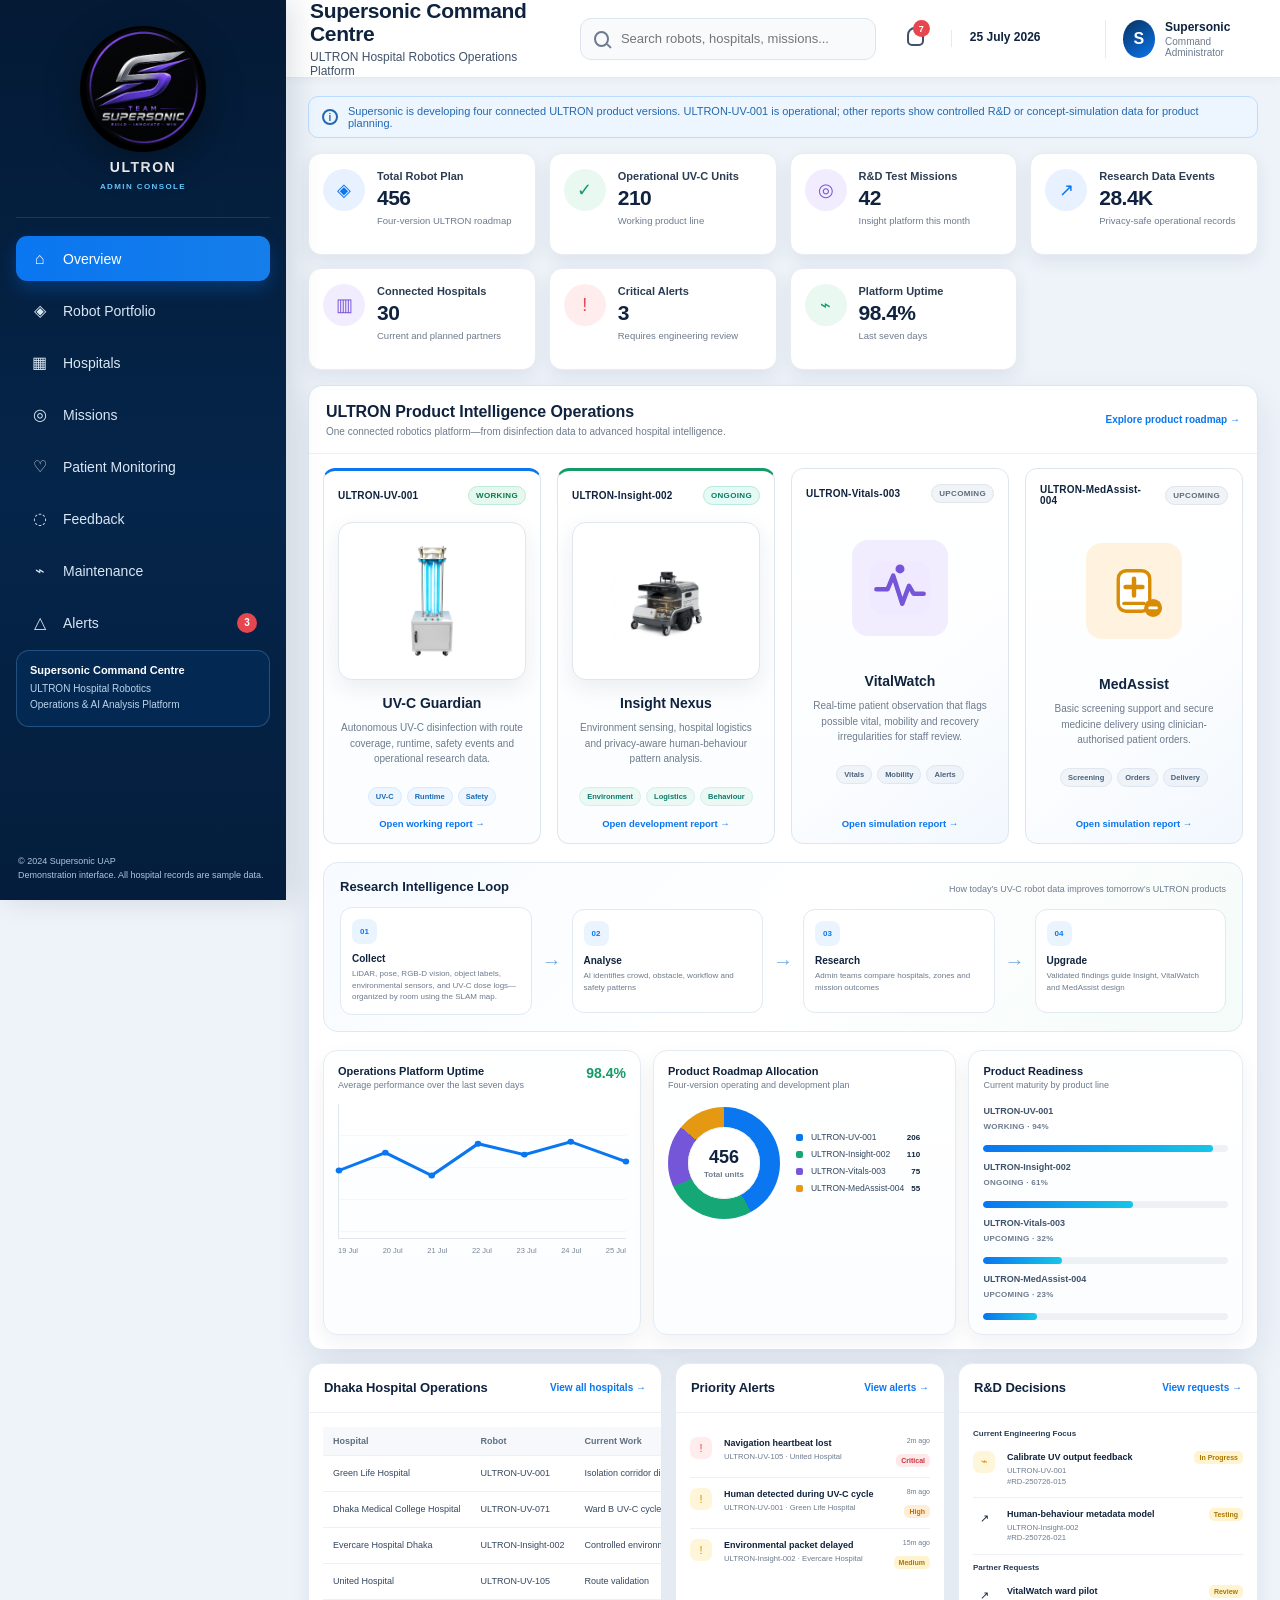
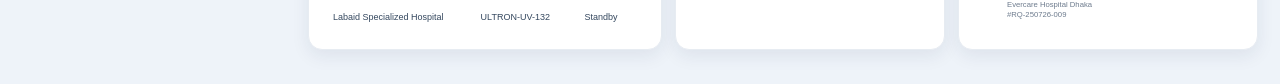
==== commit 3729d85f: "Consolidate dashboard into a single self-contained index.html Merges the 12 separate HTML pages plus" ====
--- a/index.html
+++ b/index.html
@@ -4,11 +4,720 @@
   <meta charset="utf-8">
   <meta name="viewport" content="width=device-width, initial-scale=1">
   <meta name="description" content="Supersonic ULTRON hospital robotics command centre demo interface.">
-  <title>Overview | Supersonic Command Centre</title>
-  <link rel="icon" href="favicon.svg" type="image/svg+xml">
-  <link rel="stylesheet" href="assets/css/styles.css">
-
-</head>
+  <title>Supersonic Command Centre</title>
+  <link rel="icon" href="data:image/svg+xml,%3Csvg%20xmlns%3D%22http%3A%2F%2Fwww.w3.org%2F2000%2Fsvg%22%20viewBox%3D%220%200%2064%2064%22%3E%3Crect%20width%3D%2264%22%20height%3D%2264%22%20rx%3D%2214%22%20fill%3D%22%23062241%22%2F%3E%3Cpath%20d%3D%22M14%2019l18-9%2018%209-18%209-18-9zm0%2010l18%209%2018-9v13l-18%2010-18-10V29z%22%20fill%3D%22%23fff%22%2F%3E%3Cpath%20d%3D%22M21%2022l11%205%2011-5-11-5-11%205z%22%20fill%3D%22%2316c7e8%22%2F%3E%3C%2Fsvg%3E%0D%0A" type="image/svg+xml">
+  <style>
+:root {
+  --navy-950: #03172f;
+  --navy-900: #062241;
+  --navy-850: #08315f;
+  --blue-600: #0a76f0;
+  --blue-500: #1685ff;
+  --blue-100: #eaf4ff;
+  --cyan-500: #13c7e8;
+  --green-600: #159b68;
+  --green-100: #e9f8f1;
+  --amber-600: #d88c06;
+  --amber-100: #fff5d9;
+  --red-600: #e6474f;
+  --red-100: #ffeded;
+  --violet-600: #7855d5;
+  --violet-100: #f1edff;
+  --ink-900: #10233e;
+  --ink-700: #40526a;
+  --ink-500: #6d7b8d;
+  --line: #e4eaf1;
+  --surface: #ffffff;
+  --surface-soft: #f5f8fc;
+  --shadow: 0 6px 18px rgba(21, 42, 73, .08);
+  --shadow-lg: 0 22px 50px rgba(3, 23, 47, .18);
+  --radius: 16px;
+  --radius-sm: 11px;
+}
+
+* { box-sizing: border-box; }
+html { scroll-behavior: smooth; }
+body {
+  margin: 0;
+  font-family: Inter, ui-sans-serif, -apple-system, BlinkMacSystemFont, "Segoe UI", Roboto, Arial, sans-serif;
+  color: var(--ink-900);
+  background: #eef3f9;
+  min-width: 320px;
+}
+button, input, select, textarea { font: inherit; }
+a { color: inherit; text-decoration: none; }
+
+.app-shell { min-height: 100vh; }
+
+/* Top application bar */
+.topbar {
+  height: 78px;
+  background: rgba(255,255,255,.98);
+  border-bottom: 1px solid var(--line);
+  display: flex;
+  align-items: center;
+  gap: 20px;
+  padding: 0 24px;
+  position: sticky;
+  top: 0;
+  z-index: 50;
+  box-shadow: 0 2px 9px rgba(24, 45, 75, .04);
+}
+.menu-button {
+  width: 43px;
+  height: 43px;
+  border-radius: 12px;
+  border: 1px solid #dce5ef;
+  background: #fff;
+  color: var(--navy-900);
+  display: grid;
+  place-items: center;
+  cursor: pointer;
+  transition: .2s ease;
+  flex: 0 0 auto;
+}
+.menu-button:hover { background: var(--blue-100); border-color: #bcdcff; transform: translateY(-1px); }
+.menu-lines { width: 20px; display: grid; gap: 4px; }
+.menu-lines span { height: 2px; border-radius: 2px; background: currentColor; display: block; }
+.brand-heading { min-width: 300px; }
+.brand-heading h1 { margin: 0; font-size: 21px; line-height: 1.1; letter-spacing: -.35px; }
+.brand-heading p { margin: 5px 0 0; color: var(--ink-700); font-size: 12px; }
+.top-search {
+  margin-left: auto;
+  width: min(340px, 28vw);
+  height: 42px;
+  border: 1px solid #dce5ef;
+  border-radius: 11px;
+  background: #f8fafc;
+  display: flex;
+  align-items: center;
+  gap: 10px;
+  padding: 0 13px;
+  color: var(--ink-500);
+}
+.top-search input { border: 0; outline: 0; background: transparent; width: 100%; color: var(--ink-900); font-size: 13px; }
+.search-icon { width: 16px; height: 16px; border: 2px solid currentColor; border-radius: 50%; position: relative; display: inline-block; }
+.search-icon::after { content:""; width: 6px; height: 2px; background: currentColor; position:absolute; right:-5px; bottom:-2px; transform: rotate(45deg); border-radius: 2px; }
+.top-date { border-left: 1px solid var(--line); padding-left: 18px; min-width: 134px; }
+.top-date strong { display:block; font-size: 12px; }
+.top-date span { display:block; color: var(--ink-500); font-size: 11px; margin-top: 3px; }
+.notification { width: 39px; height: 39px; border: 0; background: transparent; border-radius: 10px; position:relative; cursor:pointer; color: var(--ink-700); }
+.notification:hover { background: var(--surface-soft); }
+.notification::before { content:""; width: 13px; height: 15px; border: 2px solid currentColor; border-radius: 8px 8px 5px 5px; position:absolute; left:11px; top:8px; }
+.notification::after { content:""; width: 4px; height: 2px; background: currentColor; border-radius: 0 0 4px 4px; position:absolute; left:16px; top:25px; }
+.badge-count { position:absolute; top:1px; right:1px; min-width:17px; height:17px; padding:0 4px; background: var(--red-600); color:white; border-radius:99px; display:grid; place-items:center; font-size:9px; font-weight:800; }
+.profile { display:flex; align-items:center; gap:10px; border-left:1px solid var(--line); padding-left:17px; }
+.avatar { width:38px; height:38px; border-radius:50%; display:grid; place-items:center; color:#fff; font-weight:800; background:linear-gradient(145deg,var(--navy-850),var(--blue-600)); }
+.profile-copy strong { display:block; font-size:12px; }
+.profile-copy span { display:block; color:var(--ink-500); font-size:10px; margin-top:2px; }
+
+/* Drawer sidebar */
+.drawer-backdrop {
+  position: fixed;
+  inset: 0;
+  background: rgba(3, 18, 37, .44);
+  backdrop-filter: blur(2px);
+  z-index: 89;
+  opacity: 0;
+  visibility: hidden;
+  transition: .25s ease;
+}
+.drawer {
+  position: fixed;
+  left: 0;
+  top: 0;
+  bottom: 0;
+  width: 286px;
+  background: linear-gradient(180deg, #041a35 0%, #05254a 55%, #041d3c 100%);
+  color: #fff;
+  z-index: 90;
+  transform: translateX(-100%);
+  transition: transform .28s cubic-bezier(.2,.8,.2,1);
+  padding: 22px 16px 18px;
+  display: flex;
+  flex-direction: column;
+  box-shadow: var(--shadow-lg);
+  overflow-y: auto;
+}
+body.drawer-open .drawer { transform: translateX(0); }
+body.drawer-open .drawer-backdrop { opacity: 1; visibility: visible; }
+.drawer-header { display:flex; align-items:center; justify-content:space-between; margin-bottom: 25px; padding: 0 5px; }
+.brand-lockup { display:flex; align-items:center; gap:11px; }
+.logo-mark { width:42px; height:42px; position:relative; display:grid; place-items:center; }
+.logo-mark::before, .logo-mark::after { content:""; position:absolute; width:31px; height:20px; border:5px solid #fff; transform:skewY(-27deg); }
+.logo-mark::before { top:1px; border-bottom:0; }
+.logo-mark::after { bottom:1px; border-top:0; }
+.brand-lockup strong { display:block; font-size:13px; letter-spacing:.6px; }
+.brand-lockup span { display:block; color:#18c9ff; font-weight:900; font-size:16px; letter-spacing:.7px; margin-top:2px; }
+.drawer-close { width:34px; height:34px; border-radius:10px; border:1px solid rgba(255,255,255,.18); background:rgba(255,255,255,.07); color:#fff; cursor:pointer; font-size:20px; line-height:1; }
+.drawer nav { display:grid; gap:7px; }
+.nav-link { display:flex; align-items:center; gap:13px; min-height:45px; padding:0 13px; border-radius:11px; color:#d8e6f5; font-size:14px; transition:.18s ease; }
+.nav-link:hover { background:rgba(255,255,255,.08); color:#fff; transform:translateX(2px); }
+.nav-link.active { background:linear-gradient(90deg,var(--blue-600),#157eea); color:#fff; box-shadow:0 8px 18px rgba(10,118,240,.28); }
+.nav-icon { width:21px; text-align:center; font-size:16px; }
+.nav-link .mini-count { margin-left:auto; min-width:20px; height:20px; border-radius:99px; display:grid; place-items:center; background:var(--red-600); color:#fff; font-size:10px; font-weight:800; }
+.drawer-product { margin-top:auto; border:1px solid rgba(129,194,255,.26); border-radius:13px; padding:13px; background:rgba(5,48,94,.58); }
+.drawer-product strong { display:block; font-size:11px; }
+.drawer-product span { display:block; font-size:10px; color:#bed4ea; line-height:1.6; margin-top:5px; }
+.drawer-robot { height:110px; margin-top:14px; opacity:.22; background:url('../images/robot-outline.svg') center/contain no-repeat; }
+.drawer-footer { color:#adc6df; font-size:9px; line-height:1.5; padding:4px 2px 0; }
+
+/* Main page */
+.page { padding: 18px 22px 34px; max-width: 1880px; margin: 0 auto; }
+.info-banner { border:1px solid #bcdcff; background:#edf6ff; color:#2368af; min-height:38px; border-radius:10px; display:flex; align-items:center; gap:10px; padding:8px 13px; font-size:11px; margin-bottom:15px; }
+.info-dot { width:16px; height:16px; border-radius:50%; border:2px solid currentColor; display:grid; place-items:center; font-size:10px; font-weight:900; }
+
+.kpi-grid { display:grid; grid-template-columns: repeat(7, minmax(145px,1fr)); gap:13px; margin-bottom:15px; }
+.kpi-card { background:var(--surface); border:1px solid #e8edf3; border-radius:13px; box-shadow:var(--shadow); min-height:102px; padding:15px 14px; display:flex; gap:12px; align-items:flex-start; position:relative; overflow:hidden; }
+.kpi-icon { width:42px; height:42px; flex:0 0 auto; border-radius:50%; display:grid; place-items:center; font-size:18px; }
+.kpi-icon.blue { background:#e7f1ff; color:var(--blue-600); }
+.kpi-icon.green { background:var(--green-100); color:var(--green-600); }
+.kpi-icon.violet { background:var(--violet-100); color:var(--violet-600); }
+.kpi-icon.red { background:var(--red-100); color:var(--red-600); }
+.kpi-icon.amber { background:var(--amber-100); color:var(--amber-600); }
+.kpi-copy p { margin:1px 0 4px; font-size:11px; font-weight:700; color:#2c3c52; }
+.kpi-copy strong { display:block; font-size:21px; letter-spacing:-.5px; line-height:1.15; }
+.kpi-copy span { display:block; color:var(--ink-500); font-size:9.5px; margin-top:5px; }
+
+.card { background:var(--surface); border:1px solid #e7ecf2; border-radius:14px; box-shadow:var(--shadow); }
+.card-header { min-height:49px; padding:0 15px; border-bottom:1px solid #edf1f5; display:flex; align-items:center; justify-content:space-between; gap:12px; }
+.card-header h2, .card-header h3 { margin:0; font-size:13px; letter-spacing:-.1px; }
+.card-header a, .text-link { color:var(--blue-600); font-size:10px; font-weight:700; }
+.card-body { padding:14px; }
+.section-title { margin:0 0 13px; font-size:18px; }
+.section-subtitle { color:var(--ink-500); font-size:12px; margin:-7px 0 16px; }
+
+.operations-grid { display:block; margin-bottom:13px; }
+.version-list { display:grid; grid-template-columns:repeat(5,minmax(120px,1fr)); gap:12px; }
+.version-card { border:1px solid #dde6ef; border-radius:12px; padding:12px 10px 11px; min-height:205px; position:relative; transition:.22s ease; background:linear-gradient(180deg,#fff 0%,#fbfdff 100%); overflow:hidden; }
+.version-card:hover { transform:translateY(-3px); box-shadow:0 12px 25px rgba(24,57,95,.12); border-color:#a8cef7; }
+.version-card.upcoming::after { content:""; position:absolute; inset:0; background:linear-gradient(135deg,transparent 55%,rgba(10,118,240,.04)); pointer-events:none; }
+.version-top { display:flex; align-items:center; justify-content:space-between; gap:7px; }
+.version-code { font-size:10px; font-weight:900; color:var(--ink-900); letter-spacing:.2px; }
+.release-pill, .upcoming-pill { border-radius:99px; padding:4px 7px; font-size:8px; font-weight:900; text-transform:uppercase; letter-spacing:.35px; white-space:nowrap; }
+.release-pill { color:#08794e; background:#e4f8ef; border:1px solid #bdebd7; }
+.upcoming-pill { color:#5f6a78; background:#f0f3f7; border:1px solid #dfe5eb; }
+.version-symbol { width:60px; height:60px; margin:13px auto 10px; border-radius:16px; display:grid; place-items:center; background:#edf6ff; color:var(--blue-600); position:relative; }
+.version-card:nth-child(2) .version-symbol { background:#e9f8f1; color:var(--green-600); }
+.version-card:nth-child(3) .version-symbol { background:#f1edff; color:var(--violet-600); }
+.version-card:nth-child(4) .version-symbol { background:#fff3df; color:#c47b00; }
+.version-card:nth-child(5) .version-symbol { background:#ffeded; color:var(--red-600); }
+.version-symbol img { width:42px; height:42px; }
+.version-name { font-size:11px; font-weight:900; text-align:center; line-height:1.3; min-height:29px; }
+.version-work { font-size:9px; color:var(--ink-500); line-height:1.45; text-align:center; min-height:39px; margin-top:5px; }
+.version-link { margin-top:10px; text-align:center; color:var(--blue-600); font-size:9px; font-weight:800; }
+
+.analytics-panel { display:grid; grid-template-columns:1fr 1.08fr; min-height:255px; }
+.chart-cell { padding:14px; }
+.chart-cell + .chart-cell { border-left:1px solid #edf1f5; }
+.chart-title { font-size:11px; font-weight:800; margin-bottom:3px; }
+.chart-caption { font-size:9px; color:var(--ink-500); }
+.uptime-value { color:var(--green-600); font-size:14px; font-weight:900; float:right; }
+.line-chart { margin-top:20px; height:135px; position:relative; border-left:1px solid #dfe6ee; border-bottom:1px solid #dfe6ee; background:repeating-linear-gradient(to bottom,transparent 0,transparent 31px,#edf1f5 32px); }
+.line-chart svg { width:100%; height:100%; overflow:visible; }
+.line-labels { display:flex; justify-content:space-between; margin-top:7px; color:#7a8796; font-size:7.5px; }
+.donut-layout { display:flex; align-items:center; gap:16px; margin-top:17px; }
+.donut { width:112px; height:112px; border-radius:50%; position:relative; flex:0 0 auto; background:conic-gradient(#0a76f0 0 26%,#16a776 26% 47%,#7656d8 47% 66%,#e59913 66% 83%,#e7555d 83% 100%); }
+.donut::after { content:""; position:absolute; inset:20px; background:#fff; border-radius:50%; box-shadow:inset 0 0 0 1px #edf1f5; }
+.donut-center { position:absolute; inset:0; z-index:2; display:grid; place-content:center; text-align:center; font-size:18px; font-weight:900; }
+.donut-center span { display:block; font-size:8px; font-weight:600; color:var(--ink-500); margin-top:2px; }
+.legend { display:grid; gap:7px; min-width:0; }
+.legend-item { display:grid; grid-template-columns:8px minmax(0,1fr) auto; align-items:center; gap:7px; font-size:8.5px; }
+.legend-dot { width:7px; height:7px; border-radius:2px; }
+.legend-item span:nth-child(2) { color:#31455e; white-space:nowrap; overflow:hidden; text-overflow:ellipsis; }
+.legend-item strong { font-size:8px; }
+
+.lower-grid { display:grid; grid-template-columns:minmax(0,1.48fr) minmax(270px,.62fr) minmax(300px,.72fr); gap:13px; }
+.table-wrap { overflow:auto; }
+table { width:100%; border-collapse:collapse; }
+th { background:#f6f8fb; color:#5f6f82; font-size:9px; text-align:left; padding:9px 10px; font-weight:700; white-space:nowrap; }
+td { border-top:1px solid #edf1f5; padding:9px 10px; font-size:9px; color:#34475e; white-space:nowrap; }
+tbody tr:hover { background:#fbfdff; }
+.status { display:inline-flex; align-items:center; gap:5px; border-radius:99px; padding:4px 7px; font-size:8px; font-weight:800; }
+.status::before { content:""; width:5px; height:5px; border-radius:50%; background:currentColor; }
+.status.operational, .status.active, .status.completed { color:#15835b; background:#e7f7f0; }
+.status.idle, .status.pending, .status.medium { color:#b57600; background:#fff3d5; }
+.status.warning, .status.high { color:#c56b00; background:#fff0df; }
+.status.critical, .status.failed { color:#d63b44; background:#ffeaeb; }
+.status.upcoming { color:#637083; background:#edf1f5; }
+
+.alert-list, .ticket-list { display:grid; }
+.alert-row, .ticket-row { display:grid; grid-template-columns:26px minmax(0,1fr) auto; gap:8px; align-items:start; padding:10px 0; border-bottom:1px solid #edf1f5; }
+.alert-row:last-child, .ticket-row:last-child { border-bottom:0; }
+.alert-symbol { width:22px; height:22px; border-radius:7px; display:grid; place-items:center; font-size:11px; }
+.alert-symbol.red { color:var(--red-600); background:var(--red-100); }
+.alert-symbol.amber { color:var(--amber-600); background:var(--amber-100); }
+.alert-copy strong, .ticket-copy strong { display:block; font-size:9px; line-height:1.35; }
+.alert-copy span, .ticket-copy span { display:block; color:var(--ink-500); font-size:7.7px; margin-top:3px; line-height:1.35; }
+.alert-meta { text-align:right; }
+.alert-meta time { display:block; font-size:7px; color:var(--ink-500); margin-bottom:5px; }
+.priority { display:inline-block; border-radius:5px; padding:3px 5px; font-size:7px; font-weight:900; }
+.priority.critical { color:#ca303b; background:#ffe8e9; }
+.priority.high { color:#c66c00; background:#ffeed7; }
+.priority.medium { color:#aa7600; background:#fff4cf; }
+.ticket-group-title { font-size:8px; font-weight:900; color:#263b54; margin:2px 0 3px; }
+
+/* Inner pages */
+.page-heading { display:flex; align-items:flex-start; justify-content:space-between; gap:16px; margin:4px 0 16px; }
+.page-heading h1 { margin:0; font-size:24px; letter-spacing:-.5px; }
+.page-heading p { margin:6px 0 0; color:var(--ink-500); font-size:12px; max-width:780px; line-height:1.5; }
+.button { border:0; border-radius:10px; min-height:39px; padding:0 14px; display:inline-flex; align-items:center; justify-content:center; gap:8px; font-size:11px; font-weight:800; cursor:pointer; transition:.18s ease; }
+.button.primary { background:linear-gradient(90deg,var(--blue-600),#0e85ff); color:#fff; box-shadow:0 7px 16px rgba(10,118,240,.25); }
+.button.primary:hover { transform:translateY(-1px); }
+.button.secondary { background:#fff; color:var(--ink-900); border:1px solid #dce4ed; }
+.button.danger { background:#fff0f0; color:var(--red-600); border:1px solid #ffd0d3; }
+.button.small { min-height:31px; padding:0 10px; font-size:9px; }
+
+.filter-bar { padding:12px; display:flex; gap:9px; flex-wrap:wrap; align-items:center; margin-bottom:13px; }
+.input, .select, .textarea { border:1px solid #dce5ef; border-radius:9px; background:#fff; color:var(--ink-900); outline:none; }
+.input, .select { height:37px; padding:0 11px; font-size:10px; }
+.input:focus, .select:focus, .textarea:focus { border-color:#8fc3ff; box-shadow:0 0 0 3px #eaf4ff; }
+.textarea { padding:10px 11px; min-height:105px; resize:vertical; font-size:11px; }
+
+.version-portfolio { display:grid; grid-template-columns:repeat(5,minmax(190px,1fr)); gap:14px; }
+.portfolio-card { padding:18px; min-height:330px; display:flex; flex-direction:column; }
+.portfolio-card .version-symbol { width:76px; height:76px; margin:4px auto 15px; }
+.portfolio-card .version-symbol img { width:52px; height:52px; }
+.portfolio-card h3 { text-align:center; margin:0; font-size:15px; }
+.portfolio-card p { text-align:center; color:var(--ink-500); font-size:10px; line-height:1.55; min-height:47px; }
+.feature-list { list-style:none; margin:12px 0 18px; padding:0; display:grid; gap:8px; }
+.feature-list li { font-size:9px; color:#3f536b; padding-left:16px; position:relative; line-height:1.4; }
+.feature-list li::before { content:"✓"; color:var(--green-600); font-weight:900; position:absolute; left:0; top:0; }
+.portfolio-card .button { margin-top:auto; }
+
+.report-hero { background:linear-gradient(135deg,#041f40 0%,#093768 65%,#0b5292 100%); color:#fff; padding:22px; border-radius:16px; position:relative; overflow:hidden; margin-bottom:14px; }
+.report-hero::after { content:"AI"; position:absolute; right:24px; top:-12px; font-size:120px; font-weight:900; color:rgba(255,255,255,.045); letter-spacing:-8px; }
+.report-kicker { color:#38d5ff; font-size:10px; font-weight:900; letter-spacing:1.1px; text-transform:uppercase; }
+.report-hero h1 { margin:8px 0 5px; font-size:27px; letter-spacing:-.6px; }
+.report-hero p { margin:0; color:#cfe1f3; font-size:11px; max-width:800px; line-height:1.6; }
+.report-hero-actions { position:absolute; right:20px; bottom:18px; display:flex; gap:8px; z-index:2; }
+.report-grid { display:grid; grid-template-columns:1.2fr .8fr; gap:14px; }
+.metric-grid { display:grid; grid-template-columns:repeat(4,minmax(120px,1fr)); gap:10px; }
+.metric { padding:14px; border:1px solid #e4eaf1; border-radius:12px; background:#fff; }
+.metric span { display:block; color:var(--ink-500); font-size:9px; }
+.metric strong { display:block; font-size:19px; margin-top:5px; }
+.metric small { display:block; color:var(--green-600); font-size:8px; margin-top:4px; font-weight:800; }
+.analysis-list { display:grid; gap:9px; }
+.analysis-item { border:1px solid #e3eaf2; border-radius:11px; padding:11px; background:#fbfdff; }
+.analysis-item strong { display:flex; justify-content:space-between; gap:8px; font-size:10px; }
+.analysis-item p { margin:6px 0 0; font-size:9px; color:var(--ink-500); line-height:1.55; }
+.score { color:var(--blue-600); }
+.progress { height:7px; border-radius:99px; background:#edf1f5; overflow:hidden; margin-top:8px; }
+.progress > span { display:block; height:100%; border-radius:inherit; background:linear-gradient(90deg,#0a76f0,#16c6e7); }
+.recommendations { counter-reset:item; display:grid; gap:9px; }
+.recommendation { padding:12px 12px 12px 42px; border:1px solid #e1e8f0; border-radius:11px; position:relative; }
+.recommendation::before { counter-increment:item; content:counter(item); position:absolute; left:11px; top:11px; width:22px; height:22px; display:grid; place-items:center; border-radius:7px; background:#e8f3ff; color:var(--blue-600); font-size:9px; font-weight:900; }
+.recommendation strong { font-size:10px; }
+.recommendation p { margin:5px 0 0; font-size:9px; color:var(--ink-500); line-height:1.5; }
+.disclaimer { border:1px solid #ffd4bc; background:#fff5ed; color:#9b5017; border-radius:10px; padding:11px 12px; font-size:9px; line-height:1.5; }
+.demo-banner { border:1px solid #d8dff0; background:#f3f5fb; color:#5e6980; border-radius:10px; padding:10px 12px; font-size:9px; font-weight:700; margin-bottom:12px; }
+
+.form-grid { display:grid; grid-template-columns:1fr 1fr; gap:11px; }
+.form-field { display:grid; gap:5px; }
+.form-field.full { grid-column:1/-1; }
+.form-field label { font-size:9px; font-weight:800; color:#354b64; }
+.form-field .input, .form-field .select, .form-field .textarea { width:100%; }
+
+.toast { position:fixed; right:20px; bottom:20px; z-index:120; background:#092d55; color:#fff; border-radius:11px; padding:12px 15px; box-shadow:var(--shadow-lg); font-size:10px; transform:translateY(20px); opacity:0; pointer-events:none; transition:.25s ease; }
+.toast.show { opacity:1; transform:translateY(0); }
+
+.empty-state { padding:38px 20px; text-align:center; color:var(--ink-500); }
+.empty-state strong { display:block; color:var(--ink-900); font-size:14px; margin-bottom:6px; }
+
+@media (max-width: 1500px) {
+  .kpi-grid { grid-template-columns:repeat(4,1fr); }
+  .version-list { grid-template-columns:repeat(5,minmax(105px,1fr)); }
+  .brand-heading { min-width:250px; }
+}
+@media (max-width: 1180px) {
+  .top-search { display:none; }
+  .operations-grid { grid-template-columns:1fr; }
+  .lower-grid { grid-template-columns:1fr 1fr; }
+  .lower-grid > :first-child { grid-column:1/-1; }
+  .version-portfolio { grid-template-columns:repeat(3,1fr); }
+  .report-grid { grid-template-columns:1fr; }
+}
+@media (max-width: 860px) {
+  .topbar { height:auto; min-height:72px; padding:12px 14px; gap:12px; }
+  .brand-heading { min-width:0; }
+  .brand-heading h1 { font-size:17px; }
+  .brand-heading p { display:none; }
+  .top-date { display:none; }
+  .profile-copy { display:none; }
+  .profile { padding-left:10px; }
+  .page { padding:14px 12px 28px; }
+  .kpi-grid { grid-template-columns:repeat(2,1fr); }
+  .version-list { grid-template-columns:repeat(2,1fr); }
+  .version-list .version-card:last-child { grid-column:1/-1; max-width:50%; justify-self:center; width:100%; }
+  .analytics-panel { grid-template-columns:1fr; }
+  .chart-cell + .chart-cell { border-left:0; border-top:1px solid #edf1f5; }
+  .lower-grid { grid-template-columns:1fr; }
+  .lower-grid > :first-child { grid-column:auto; }
+  .version-portfolio { grid-template-columns:repeat(2,1fr); }
+  .metric-grid { grid-template-columns:repeat(2,1fr); }
+  .report-hero-actions { position:static; margin-top:16px; }
+  .page-heading { flex-direction:column; }
+}
+@media (max-width: 540px) {
+  .notification { display:none; }
+  .avatar { width:34px; height:34px; }
+  .kpi-grid { grid-template-columns:1fr; }
+  .version-list, .version-portfolio { grid-template-columns:1fr; }
+  .version-list .version-card:last-child { grid-column:auto; max-width:none; }
+  .form-grid, .metric-grid { grid-template-columns:1fr; }
+  .donut-layout { align-items:flex-start; }
+  .report-hero h1 { font-size:22px; }
+}
+
+@media print {
+  .topbar, .drawer, .drawer-backdrop, .report-hero-actions, .button, .info-banner { display:none !important; }
+  body { background:#fff; }
+  .page { padding:0; max-width:none; }
+  .card, .report-hero { box-shadow:none; break-inside:avoid; }
+}
+
+/* v3 update: pinned navigation on desktop, drawer interaction on smaller screens */
+@media (min-width: 861px) {
+  .app-shell { padding-left: 286px; }
+  .drawer {
+    transform: translateX(0);
+    box-shadow: 8px 0 28px rgba(3, 23, 47, .12);
+  }
+  .drawer-backdrop,
+  .drawer-close,
+  .menu-button { display: none !important; }
+  body.drawer-open .drawer-backdrop { opacity: 0; visibility: hidden; }
+}
+
+/* Real robot thumbnails for the two physically represented ULTRON products */
+.version-symbol.robot-photo {
+  width: 74px;
+  height: 74px;
+  border-radius: 16px;
+  padding: 0;
+  overflow: hidden;
+  border: 1px solid #dbe5ef;
+  background: #f4f7fb;
+  box-shadow: 0 5px 14px rgba(21, 42, 73, .10);
+}
+.version-symbol.robot-photo img {
+  width: 100%;
+  height: 100%;
+  object-fit: cover;
+  object-position: center;
+}
+.portfolio-card .version-symbol.robot-photo {
+  width: 110px;
+  height: 110px;
+  border-radius: 18px;
+}
+.portfolio-card .version-symbol.robot-photo img {
+  width: 100%;
+  height: 100%;
+}
+
+@media (max-width: 860px) {
+  .app-shell { padding-left: 0; }
+}
+
+
+/* v4 update: expanded ULTRON product operations section */
+.operations-showcase { display:grid; gap:18px; }
+.version-list-large .version-card { min-height: 248px; padding: 14px 12px 13px; }
+.version-list-large .version-symbol { width: 88px; height: 88px; margin: 16px auto 12px; }
+.version-list-large .version-symbol img { width: 54px; height: 54px; }
+.version-list-large .version-symbol.robot-photo img { width:100%; height:100%; }
+.version-list-large .version-name { font-size: 12px; min-height: 32px; }
+.version-list-large .version-work { font-size: 9.5px; min-height: 54px; }
+.version-list-large .version-link { margin-top: 12px; }
+.operations-analytics { display:grid; grid-template-columns: 1.1fr 1.1fr .9fr; gap:12px; }
+.analytics-card { border:1px solid #e5ebf2; border-radius:14px; background:linear-gradient(180deg,#ffffff 0%,#fbfdff 100%); padding:14px; box-shadow:0 8px 20px rgba(21,42,73,.06); }
+.analytics-head { display:flex; align-items:flex-start; justify-content:space-between; gap:10px; margin-bottom:8px; }
+.analytics-card .line-chart { margin-top:14px; }
+.readiness-list { display:grid; gap:10px; margin-top:16px; }
+.readiness-item { display:grid; gap:6px; }
+.readiness-item span { font-size:9px; color:var(--ink-700); font-weight:800; }
+.readiness-item strong { font-size:8px; color:var(--ink-500); font-weight:800; letter-spacing:.25px; text-transform:uppercase; }
+.operations-showcase-card .card-header { min-height:56px; }
+.operations-showcase-card .card-header h2 { font-size:15px; }
+@media (max-width: 1180px) {
+  .operations-analytics { grid-template-columns:1fr; }
+}
+@media (max-width: 860px) {
+  .version-list-large { grid-template-columns:repeat(2,1fr); }
+  .version-list-large .version-card:last-child { grid-column:1/-1; max-width:50%; justify-self:center; width:100%; }
+}
+@media (max-width: 540px) {
+  .version-list-large { grid-template-columns:1fr; }
+  .version-list-large .version-card:last-child { grid-column:auto; max-width:none; }
+}
+
+/* v6 update: clean white-background robot product imagery */
+.version-card {
+  display: flex;
+  flex-direction: column;
+}
+.version-card .version-link {
+  margin-top: auto;
+  padding-top: 12px;
+}
+
+/* Full-width media panels only for the two physical robot products */
+.version-list-large .version-symbol.robot-photo {
+  width: 100%;
+  height: 176px;
+  margin: 16px 0 14px;
+  padding: 10px;
+  display: flex;
+  align-items: center;
+  justify-content: center;
+  overflow: hidden;
+  border: 1px solid #e0e7ef;
+  border-radius: 14px;
+  background: #ffffff !important;
+  box-shadow: 0 8px 22px rgba(21, 42, 73, .08);
+}
+.version-list-large .version-symbol.robot-photo img {
+  width: 100%;
+  height: 100%;
+  max-width: 100%;
+  max-height: 100%;
+  display: block;
+  object-fit: contain !important;
+  object-position: center;
+  background: #ffffff;
+}
+.version-list-large .version-card:nth-child(1) .version-symbol.robot-photo img {
+  padding: 0 20px;
+}
+.version-list-large .version-card:nth-child(2) .version-symbol.robot-photo img {
+  padding: 2px;
+}
+.version-list-large .version-card {
+  min-height: 366px;
+}
+
+/* Robot Portfolio page image treatment */
+.portfolio-card .version-symbol.robot-photo {
+  width: 100%;
+  height: 172px;
+  margin: 14px 0 16px;
+  padding: 10px;
+  display: flex;
+  align-items: center;
+  justify-content: center;
+  overflow: hidden;
+  border: 1px solid #e0e7ef;
+  border-radius: 15px;
+  background: #ffffff !important;
+  box-shadow: 0 8px 22px rgba(21, 42, 73, .08);
+}
+.portfolio-card .version-symbol.robot-photo img {
+  width: 100%;
+  height: 100%;
+  max-width: 100%;
+  max-height: 100%;
+  display: block;
+  object-fit: contain !important;
+  object-position: center;
+  background: #ffffff;
+}
+.portfolio-card:nth-child(1) .version-symbol.robot-photo img {
+  padding: 0 24px;
+}
+
+@media (max-width: 860px) {
+  .version-list-large .version-symbol.robot-photo,
+  .portfolio-card .version-symbol.robot-photo {
+    height: 210px;
+  }
+  .version-list-large .version-card {
+    min-height: 405px;
+  }
+}
+
+@media (max-width: 540px) {
+  .version-list-large .version-symbol.robot-photo,
+  .portfolio-card .version-symbol.robot-photo {
+    height: 240px;
+  }
+  .version-list-large .version-card {
+    min-height: 440px;
+  }
+}
+
+
+/* =========================================================
+   v7 update: four-product ULTRON intelligence roadmap
+   ========================================================= */
+.ongoing-pill {
+  border-radius: 99px;
+  padding: 4px 7px;
+  font-size: 8px;
+  font-weight: 900;
+  text-transform: uppercase;
+  letter-spacing: .35px;
+  white-space: nowrap;
+  color: #087a69;
+  background: #e4faf5;
+  border: 1px solid #b9eadf;
+}
+.executive-kpis { grid-template-columns: repeat(7,minmax(145px,1fr)); }
+.operations-titlebar { min-height: 68px !important; padding: 10px 17px; }
+.operations-titlebar > div { min-width:0; }
+.operations-titlebar h2 { font-size: 16px !important; }
+.operations-titlebar p { margin:5px 0 0; color:var(--ink-500); font-size:10px; }
+.premium-operations-card { border-color:#dce7f2; box-shadow:0 14px 35px rgba(10,38,73,.09); }
+.four-version-grid { grid-template-columns:repeat(4,minmax(210px,1fr)) !important; gap:16px; }
+.four-version-grid .version-card { min-height:365px; padding:15px 14px 14px; }
+.four-version-grid .version-symbol.robot-photo { height:158px; width:100%; margin:17px 0 14px; padding:10px; border-radius:14px; background:#fff !important; }
+.four-version-grid .version-symbol.robot-photo img { object-fit:contain !important; background:#fff; }
+.four-version-grid .version-symbol:not(.robot-photo) { width:96px; height:96px; margin:37px auto 36px; }
+.four-version-grid .version-symbol:not(.robot-photo) img { width:72px; height:72px; }
+.four-version-grid .version-name { font-size:14px; min-height:auto; }
+.four-version-grid .version-work { font-size:10px; min-height:58px; margin-top:8px; line-height:1.55; }
+.version-card.stage-working { border-top:3px solid var(--blue-600); }
+.version-card.stage-ongoing { border-top:3px solid var(--green-600); }
+.version-data-tags { display:flex; justify-content:center; gap:5px; flex-wrap:wrap; margin-top:9px; }
+.version-data-tags span { padding:4px 7px; border-radius:99px; background:#f1f5f9; color:#4a6079; font-size:7.5px; font-weight:800; border:1px solid #e1e8ef; }
+.version-card.stage-working .version-data-tags span { background:#edf6ff; color:#1769b4; border-color:#d7eaff; }
+.version-card.stage-ongoing .version-data-tags span { background:#eaf9f4; color:#087a69; border-color:#d3f0e6; }
+.version-link { font-size:9.5px; }
+.intelligence-flow { border:1px solid #dfe9f3; border-radius:15px; padding:16px; background:linear-gradient(135deg,#f7fbff 0%,#ffffff 52%,#f4fbf8 100%); }
+.flow-title { display:flex; align-items:flex-end; justify-content:space-between; gap:12px; margin-bottom:13px; }
+.flow-title strong { font-size:13px; }
+.flow-title span { color:var(--ink-500); font-size:9px; }
+.flow-track { display:grid; grid-template-columns:1fr auto 1fr auto 1fr auto 1fr; gap:10px; align-items:center; }
+.flow-step { min-height:104px; border:1px solid #e1e9f2; background:#fff; border-radius:12px; padding:11px; position:relative; }
+.flow-step i { width:25px; height:25px; display:grid; place-items:center; border-radius:8px; background:#eaf4ff; color:var(--blue-600); font-size:8px; font-weight:900; font-style:normal; }
+.flow-step strong { display:block; font-size:10px; margin-top:9px; }
+.flow-step span { display:block; color:var(--ink-500); font-size:8px; line-height:1.45; margin-top:4px; }
+.flow-arrow { color:#7baee5; font-size:20px; font-weight:900; }
+.four-product-analytics { grid-template-columns:1.1fr 1.05fr .95fr; }
+.donut-four { background:conic-gradient(#0a76f0 0 42%,#16a776 42% 68%,#7656d8 68% 86%,#e59913 86% 100%); }
+.four-portfolio { grid-template-columns:repeat(4,minmax(230px,1fr)) !important; }
+.premium-portfolio-card { min-height:420px; border-top:3px solid #dfe8f1; }
+.premium-portfolio-card:nth-child(1) { border-top-color:var(--blue-600); }
+.premium-portfolio-card:nth-child(2) { border-top-color:var(--green-600); }
+.premium-portfolio-card .version-symbol.robot-photo { width:100%; height:150px; padding:10px; background:#fff !important; }
+.premium-portfolio-card .version-symbol.robot-photo img { object-fit:contain !important; background:#fff; }
+.premium-portfolio-card .version-symbol:not(.robot-photo) { width:100px; height:100px; }
+.premium-portfolio-card .version-symbol:not(.robot-photo) img { width:72px; height:72px; }
+.roadmap-card { margin-top:15px; }
+.roadmap-timeline { display:grid; grid-template-columns:repeat(4,1fr); gap:12px; }
+.roadmap-timeline > div { border:1px solid #e2eaf2; border-radius:12px; padding:13px; background:#fbfdff; position:relative; }
+.roadmap-timeline b { display:inline-block; padding:4px 7px; border-radius:99px; background:#eaf4ff; color:var(--blue-600); font-size:7px; text-transform:uppercase; letter-spacing:.5px; }
+.roadmap-timeline strong { display:block; margin-top:9px; font-size:11px; }
+.roadmap-timeline span { display:block; color:var(--ink-500); font-size:8.5px; line-height:1.5; margin-top:5px; }
+.report-hero-with-media { min-height:205px; padding-right:285px; }
+.report-hero-media { position:absolute; right:24px; top:18px; bottom:18px; width:220px; display:flex; align-items:center; justify-content:center; border-radius:15px; background:#fff; border:1px solid rgba(255,255,255,.25); overflow:hidden; z-index:1; }
+.report-hero-media img { width:100%; height:100%; object-fit:contain; padding:10px; }
+.report-icon-media { width:180px; right:34px; background:rgba(255,255,255,.96); }
+.report-icon-media img { width:120px; height:120px; }
+.report-hero-with-media .report-hero-actions { right:260px; }
+.icon-report-hero .report-hero-actions { right:230px; }
+.metric-grid-5 { grid-template-columns:repeat(5,minmax(105px,1fr)); }
+.research-output-grid { display:grid; grid-template-columns:repeat(2,1fr); gap:10px; }
+.research-output { border:1px solid #e1e9f2; border-radius:11px; padding:12px; background:#fbfdff; }
+.research-output span { display:block; color:var(--ink-500); font-size:8px; text-transform:uppercase; letter-spacing:.55px; font-weight:800; }
+.research-output strong { display:block; font-size:12px; margin-top:6px; }
+.research-output p { margin:5px 0 0; color:var(--ink-500); font-size:8.5px; line-height:1.5; }
+.next-version-card { background:linear-gradient(145deg,#ffffff,#f7fbff); }
+.next-version-link strong { display:block; font-size:16px; margin-top:7px; }
+.next-version-link p { color:var(--ink-500); font-size:9px; line-height:1.55; margin:7px 0 13px; }
+.development-banner { border:1px solid #bfe9dc; background:#eefbf7; color:#176d5e; border-radius:10px; padding:10px 12px; font-size:9px; margin-bottom:12px; }
+
+@media (max-width:1500px) {
+  .four-version-grid { grid-template-columns:repeat(4,minmax(180px,1fr)) !important; }
+  .four-portfolio { grid-template-columns:repeat(2,1fr) !important; }
+  .executive-kpis { grid-template-columns:repeat(4,1fr); }
+}
+@media (max-width:1180px) {
+  .four-version-grid { grid-template-columns:repeat(2,1fr) !important; }
+  .four-product-analytics { grid-template-columns:1fr; }
+  .flow-track { grid-template-columns:1fr; }
+  .flow-arrow { transform:rotate(90deg); text-align:center; }
+  .report-hero-with-media { padding-right:22px; padding-bottom:190px; }
+  .report-hero-media { left:22px; right:22px; top:auto; bottom:20px; width:auto; height:150px; }
+  .report-hero-with-media .report-hero-actions, .icon-report-hero .report-hero-actions { position:static; margin-top:16px; }
+  .metric-grid-5 { grid-template-columns:repeat(3,1fr); }
+  .roadmap-timeline { grid-template-columns:repeat(2,1fr); }
+}
+@media (max-width:700px) {
+  .four-version-grid, .four-portfolio { grid-template-columns:1fr !important; }
+  .four-version-grid .version-card:last-child { max-width:none !important; grid-column:auto !important; }
+  .flow-title { align-items:flex-start; flex-direction:column; }
+  .research-output-grid { grid-template-columns:1fr; }
+  .metric-grid-5 { grid-template-columns:repeat(2,1fr); }
+  .roadmap-timeline { grid-template-columns:1fr; }
+}
+@media (max-width:480px) {
+  .metric-grid-5 { grid-template-columns:1fr; }
+}
+
+
+/* v8 update: large Team Supersonic identity in the fixed admin navigation */
+.drawer-header.drawer-logo-header {
+  position: relative;
+  min-height: 168px;
+  justify-content: center;
+  margin-bottom: 18px;
+  padding: 0 4px 16px;
+  border-bottom: 1px solid rgba(255,255,255,.10);
+}
+.brand-logo-link {
+  width: 100%;
+  flex-direction: column;
+  justify-content: center;
+  gap: 5px;
+  border-radius: 16px;
+  padding: 4px 8px 8px;
+  transition: .2s ease;
+}
+.brand-logo-link:hover {
+  background: rgba(255,255,255,.045);
+  transform: translateY(-1px);
+}
+.supersonic-logo {
+  width: 126px;
+  height: 126px;
+  display: block;
+  object-fit: contain;
+  border-radius: 50%;
+  filter: drop-shadow(0 10px 18px rgba(0,0,0,.34));
+}
+.brand-console-label {
+  display: flex;
+  align-items: baseline;
+  justify-content: center;
+  gap: 7px;
+  text-align: center;
+}
+.brand-console-label strong {
+  color: #ffffff;
+  font-size: 14px;
+  font-weight: 900;
+  letter-spacing: 1.5px;
+}
+.brand-console-label small {
+  color: #64c8ff;
+  font-size: 8px;
+  font-weight: 800;
+  letter-spacing: 1.4px;
+}
+.drawer-logo-header .drawer-close {
+  position: absolute;
+  top: 0;
+  right: 0;
+}
+
+@media (max-width: 860px) {
+  .drawer-header.drawer-logo-header { min-height: 158px; }
+  .supersonic-logo { width: 116px; height: 116px; }
+}
+
+  </style>
+  </head>
 <body class="">
 <div class="app-shell">
   <header class="topbar">
@@ -31,26 +740,33 @@
   <div class="drawer-backdrop"></div>
   <aside class="drawer" aria-label="Application navigation">
     <div class="drawer-header drawer-logo-header">
-      <a class="brand-lockup brand-logo-link" href="index.html" aria-label="Team Supersonic command centre home">
-        <img class="supersonic-logo" src="assets/images/team-supersonic-logo.png" alt="Team Supersonic logo">
+      <a class="brand-lockup brand-logo-link" href="#/home" aria-label="Team Supersonic command centre home">
+        <img class="supersonic-logo" src="[data-uri]" alt="Team Supersonic logo">
         <span class="brand-console-label"><strong>ULTRON</strong><small>ADMIN CONSOLE</small></span>
       </a>
       <button class="drawer-close" data-close-drawer aria-label="Close menu">×</button>
     </div>
-    <nav><a class="nav-link" href="index.html"><span class="nav-icon">⌂</span><span>Overview</span></a>
-<a class="nav-link" href="robots.html"><span class="nav-icon">◈</span><span>Robot Portfolio</span></a>
-<a class="nav-link" href="hospitals.html"><span class="nav-icon">▦</span><span>Hospitals</span></a>
-<a class="nav-link" href="missions.html"><span class="nav-icon">◎</span><span>Missions</span></a>
-<a class="nav-link" href="patient-monitoring.html"><span class="nav-icon">♡</span><span>Patient Monitoring</span></a>
-<a class="nav-link" href="feedback.html"><span class="nav-icon">◌</span><span>Feedback</span></a>
-<a class="nav-link" href="maintenance.html"><span class="nav-icon">⌁</span><span>Maintenance</span></a>
-<a class="nav-link" href="alerts.html"><span class="nav-icon">△</span><span>Alerts</span><span class="mini-count">3</span></a></nav>
+    <nav><a class="nav-link" href="#/home"><span class="nav-icon">⌂</span><span>Overview</span></a>
+<a class="nav-link" href="#/robots"><span class="nav-icon">◈</span><span>Robot Portfolio</span></a>
+<a class="nav-link" href="#/hospitals"><span class="nav-icon">▦</span><span>Hospitals</span></a>
+<a class="nav-link" href="#/missions"><span class="nav-icon">◎</span><span>Missions</span></a>
+<a class="nav-link" href="#/patient-monitoring"><span class="nav-icon">♡</span><span>Patient Monitoring</span></a>
+<a class="nav-link" href="#/feedback"><span class="nav-icon">◌</span><span>Feedback</span></a>
+<a class="nav-link" href="#/maintenance"><span class="nav-icon">⌁</span><span>Maintenance</span></a>
+<a class="nav-link" href="#/alerts"><span class="nav-icon">△</span><span>Alerts</span><span class="mini-count">3</span></a></nav>
     <div class="drawer-product"><strong>Supersonic Command Centre</strong><span>ULTRON Hospital Robotics<br>Operations & AI Analysis Platform</span></div>
     <div class="drawer-robot"></div>
     <div class="drawer-footer">© 2024 Supersonic UAP<br>Demonstration interface. All hospital records are sample data.</div>
   </aside>
 
-  <main class="page">
+    <main class="page" id="app-main">
+    <!-- view content injected by the router -->
+  </main>
+<div class="toast" role="status" aria-live="polite"></div>
+</div>
+
+<!-- ===== per-page views (hidden templates) ===== -->
+  <template id="view-home">
 <div class="info-banner"><span class="info-dot">i</span>Supersonic is developing four connected ULTRON product versions. ULTRON-UV-001 is operational; other reports show controlled R&amp;D or concept-simulation data for product planning.</div>
 
 <section class="kpi-grid executive-kpis" aria-label="Key operational indicators">
@@ -67,40 +783,40 @@
   <article class="card operations-showcase-card premium-operations-card">
     <div class="card-header operations-titlebar">
       <div><h2>ULTRON Product Intelligence Operations</h2><p>One connected robotics platform—from disinfection data to advanced hospital intelligence.</p></div>
-      <a href="robots.html">Explore product roadmap →</a>
+      <a href="#/robots">Explore product roadmap →</a>
     </div>
     <div class="card-body operations-showcase">
       <div class="version-list version-list-large four-version-grid">
-        <a class="version-card stage-working" href="version-uvc.html">
+        <a class="version-card stage-working" href="#/uvc">
           <div class="version-top"><span class="version-code">ULTRON-UV-001</span><span class="release-pill">Working</span></div>
-          <div class="version-symbol robot-photo"><img src="assets/images/ultron-uv-001.png" alt="ULTRON-UV-001 UV-C disinfection robot"></div>
+          <div class="version-symbol robot-photo"><img src="[data-uri]